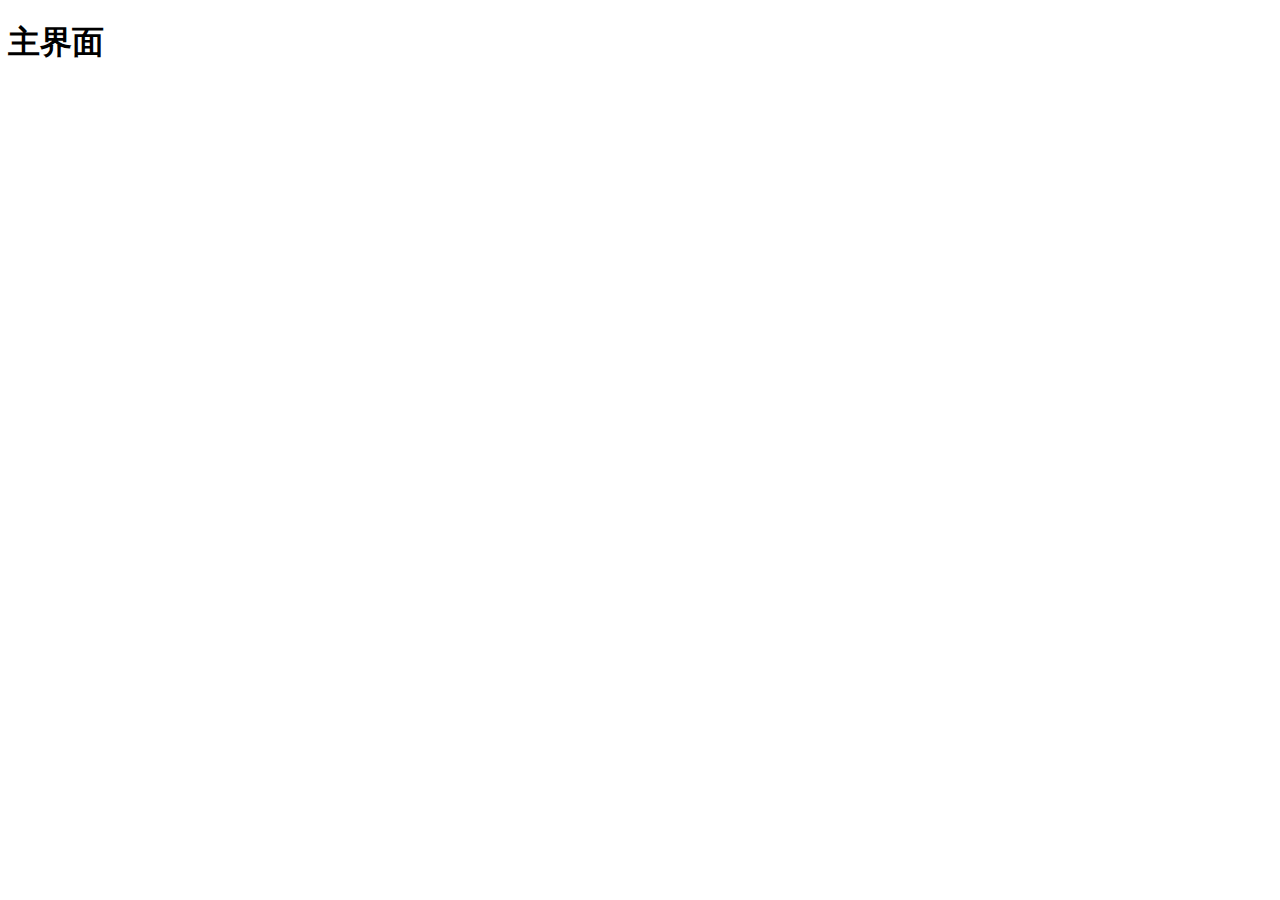
==== index.html @ 97849811 "登录和注册功能完成" ====
<!DOCTYPE html>
<html lang="en">

<head>
    <meta charset="UTF-8">
    <meta name="viewport" content="width=device-width, initial-scale=1.0">
    <title>Document</title>
</head>

<body>
    <h1>主界面</h1>
</body>

</html>
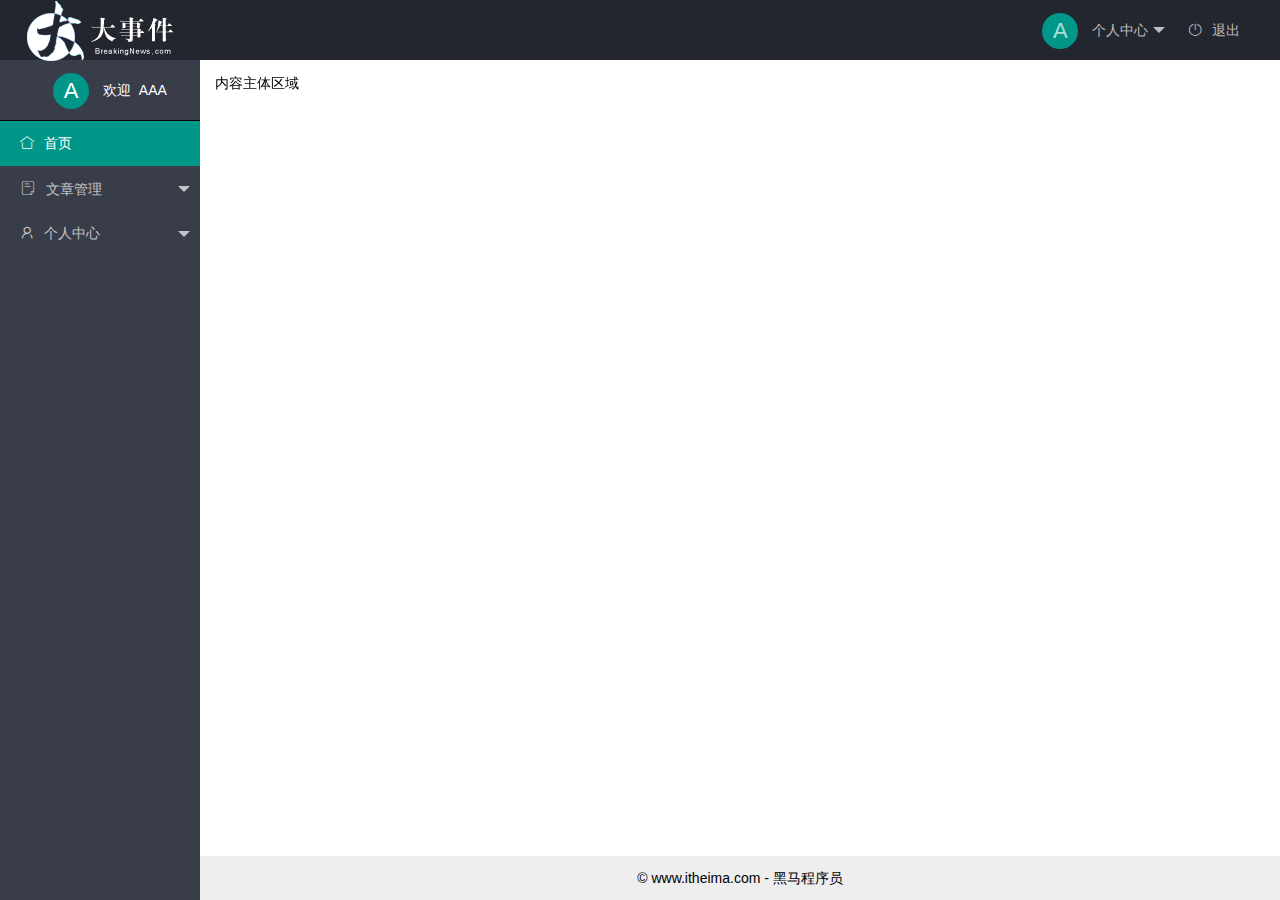
==== commit 492366f2: "index界面结构完成" ====
--- a/index.html
+++ b/index.html
@@ -1,14 +1,122 @@
 <!DOCTYPE html>
-<html lang="en">
+<html>
 
 <head>
-    <meta charset="UTF-8">
-    <meta name="viewport" content="width=device-width, initial-scale=1.0">
-    <title>Document</title>
+    <meta charset="utf-8">
+    <meta name="viewport" content="width=device-width, initial-scale=1, maximum-scale=1">
+    <title>layout 后台大布局 - Layui</title>
+    <link rel="stylesheet" href="./assets/lib/layui/css/layui.css">
+    <link rel="stylesheet" href="./assets/fonts/iconfont.css">
+    <link rel="stylesheet" href="./assets/css/index.css">
 </head>
 
-<body>
-    <h1>主界面</h1>
+<body class="layui-layout-body">
+    <div class="layui-layout layui-layout-admin">
+        <div class="layui-header">
+            <div class="layui-logo">
+                <img src="./assets/images/logo.png" alt="">
+            </div>
+            <!-- 头部区域（可配合layui已有的水平导航） -->
+            <ul class="layui-nav layui-layout-right">
+                <li class="layui-nav-item">
+                    <a href="javascript:;">
+                        <span class='txt-avatar'>A</span>
+
+                        <img src="http://t.cn/RCzsdCq" class="layui-nav-img">个人中心
+                    </a>
+                    <dl class="layui-nav-child">
+                        <dd><a href="">基本资料</a></dd>
+                        <dd><a href="">更换头像</a></dd>
+                        <dd><a href="">重置密码</a></dd>
+                    </dl>
+                </li>
+                <li class="layui-nav-item">
+                    <a href="javascript:;">
+                        <i class="layui-icon layui-icon-logout"></i> 退出
+                    </a>
+                </li>
+            </ul>
+        </div>
+
+        <div class="layui-side layui-bg-black">
+            <div class="layui-side-scroll">
+                <!-- 左侧导航区域（可配合layui已有的垂直导航） -->
+                <div class="userInfo">
+                    <a href="javascript:;">
+                        <span class='txt-avatar'>A</span>
+
+                        <img src="http://t.cn/RCzsdCq" class="layui-nav-img">
+                        <span class="welcome">欢迎&nbsp;&nbsp;AAA</span>
+                    </a>
+                </div>
+                <ul class="layui-nav layui-nav-tree" lay-filter="test" lay-shrink="all">
+                    <li class=" layui-nav-item layui-this ">
+                        <a href="javascript:; ">
+                            <i class="layui-icon layui-icon-home "></i> 首页
+                        </a>
+                    </li>
+                    <li class="layui-nav-item">
+                        <a class=" " href="javascript:; ">
+                            <span class="iconfont icon-16 "></span> 文章管理
+                        </a>
+                        <dl class="layui-nav-child ">
+                            <dd>
+                                <a href="javascript:; ">
+                                    <i class="layui-icon layui-icon-app "></i> 文章类别
+                                </a>
+                            </dd>
+                            <dd>
+                                <a href="javascript:; ">
+                                    <i class="layui-icon layui-icon-app "></i> 文章列表
+                                </a>
+                            </dd>
+                            <dd>
+                                <a href="javascript:; ">
+                                    <i class="layui-icon layui-icon-app "></i> 发表文章
+                                </a>
+                            </dd>
+                        </dl>
+                    </li>
+                    <li class="layui-nav-item ">
+                        <a href="javascript:; ">
+                            <i class="layui-icon layui-icon-username "></i> 个人中心
+                        </a>
+                        <dl class="layui-nav-child ">
+                            <dd>
+                                <a href="javascript:; ">
+                                    <i class="layui-icon layui-icon-app "></i> 基本资料
+                                </a>
+                            </dd>
+                            <dd>
+                                <a href="javascript:; ">
+                                    <i class="layui-icon layui-icon-app "></i> 更换头像
+                                </a>
+                            </dd>
+                            <dd>
+                                <a href="javascript:; ">
+                                    <i class="layui-icon layui-icon-app "></i> 重置密码
+                                </a>
+                            </dd>
+                        </dl>
+                    </li>
+                </ul>
+            </div>
+        </div>
+
+        <div class="layui-body ">
+            <!-- 内容主体区域 -->
+            <div style="padding: 15px; ">内容主体区域</div>
+        </div>
+
+        <div class="layui-footer heimafooter ">
+            <!-- 底部固定区域 -->
+            © www.itheima.com - 黑马程序员
+        </div>
+    </div>
+    <script src="./assets/lib/jquery.js "></script>
+    <script src="./assets/lib/layui/layui.all.js "></script>
+    <script src="./assets/js/index.js "></script>
+
 </body>
 
 </html>--- a/assets/lib/layui/css/layui.css
+++ b/assets/lib/layui/css/layui.css
@@ -0,0 +1,2 @@
+/** layui-v2.5.6 MIT License By https://www.layui.com */
+ .layui-inline,img{display:inline-block;vertical-align:middle}h1,h2,h3,h4,h5,h6{font-weight:400}.layui-edge,.layui-header,.layui-inline,.layui-main{position:relative}.layui-body,.layui-edge,.layui-elip{overflow:hidden}.layui-btn,.layui-edge,.layui-inline,img{vertical-align:middle}.layui-btn,.layui-disabled,.layui-icon,.layui-unselect{-moz-user-select:none;-webkit-user-select:none;-ms-user-select:none}.layui-elip,.layui-form-checkbox span,.layui-form-pane .layui-form-label{text-overflow:ellipsis;white-space:nowrap}.layui-breadcrumb,.layui-tree-btnGroup{visibility:hidden}blockquote,body,button,dd,div,dl,dt,form,h1,h2,h3,h4,h5,h6,input,li,ol,p,pre,td,textarea,th,ul{margin:0;padding:0;-webkit-tap-highlight-color:rgba(0,0,0,0)}a:active,a:hover{outline:0}img{border:none}li{list-style:none}table{border-collapse:collapse;border-spacing:0}h4,h5,h6{font-size:100%}button,input,optgroup,option,select,textarea{font-family:inherit;font-size:inherit;font-style:inherit;font-weight:inherit;outline:0}pre{white-space:pre-wrap;white-space:-moz-pre-wrap;white-space:-pre-wrap;white-space:-o-pre-wrap;word-wrap:break-word}body{line-height:24px;font:14px Helvetica Neue,Helvetica,PingFang SC,Tahoma,Arial,sans-serif}hr{height:1px;margin:10px 0;border:0;clear:both}a{color:#333;text-decoration:none}a:hover{color:#777}a cite{font-style:normal;*cursor:pointer}.layui-border-box,.layui-border-box *{box-sizing:border-box}.layui-box,.layui-box *{box-sizing:content-box}.layui-clear{clear:both;*zoom:1}.layui-clear:after{content:'\20';clear:both;*zoom:1;display:block;height:0}.layui-inline{*display:inline;*zoom:1}.layui-edge{display:inline-block;width:0;height:0;border-width:6px;border-style:dashed;border-color:transparent}.layui-edge-top{top:-4px;border-bottom-color:#999;border-bottom-style:solid}.layui-edge-right{border-left-color:#999;border-left-style:solid}.layui-edge-bottom{top:2px;border-top-color:#999;border-top-style:solid}.layui-edge-left{border-right-color:#999;border-right-style:solid}.layui-disabled,.layui-disabled:hover{color:#d2d2d2!important;cursor:not-allowed!important}.layui-circle{border-radius:100%}.layui-show{display:block!important}.layui-hide{display:none!important}@font-face{font-family:layui-icon;src:url(../font/iconfont.eot?v=256);src:url(../font/iconfont.eot?v=256#iefix) format('embedded-opentype'),url(../font/iconfont.woff2?v=256) format('woff2'),url(../font/iconfont.woff?v=256) format('woff'),url(../font/iconfont.ttf?v=256) format('truetype'),url(../font/iconfont.svg?v=256#layui-icon) format('svg')}.layui-icon{font-family:layui-icon!important;font-size:16px;font-style:normal;-webkit-font-smoothing:antialiased;-moz-osx-font-smoothing:grayscale}.layui-icon-reply-fill:before{content:"\e611"}.layui-icon-set-fill:before{content:"\e614"}.layui-icon-menu-fill:before{content:"\e60f"}.layui-icon-search:before{content:"\e615"}.layui-icon-share:before{content:"\e641"}.layui-icon-set-sm:before{content:"\e620"}.layui-icon-engine:before{content:"\e628"}.layui-icon-close:before{content:"\1006"}.layui-icon-close-fill:before{content:"\1007"}.layui-icon-chart-screen:before{content:"\e629"}.layui-icon-star:before{content:"\e600"}.layui-icon-circle-dot:before{content:"\e617"}.layui-icon-chat:before{content:"\e606"}.layui-icon-release:before{content:"\e609"}.layui-icon-list:before{content:"\e60a"}.layui-icon-chart:before{content:"\e62c"}.layui-icon-ok-circle:before{content:"\1005"}.layui-icon-layim-theme:before{content:"\e61b"}.layui-icon-table:before{content:"\e62d"}.layui-icon-right:before{content:"\e602"}.layui-icon-left:before{content:"\e603"}.layui-icon-cart-simple:before{content:"\e698"}.layui-icon-face-cry:before{content:"\e69c"}.layui-icon-face-smile:before{content:"\e6af"}.layui-icon-survey:before{content:"\e6b2"}.layui-icon-tree:before{content:"\e62e"}.layui-icon-ie:before{content:"\e7bb"}.layui-icon-upload-circle:before{content:"\e62f"}.layui-icon-add-circle:before{content:"\e61f"}.layui-icon-download-circle:before{content:"\e601"}.layui-icon-templeate-1:before{content:"\e630"}.layui-icon-util:before{content:"\e631"}.layui-icon-face-surprised:before{content:"\e664"}.layui-icon-edit:before{content:"\e642"}.layui-icon-speaker:before{content:"\e645"}.layui-icon-down:before{content:"\e61a"}.layui-icon-file:before{content:"\e621"}.layui-icon-layouts:before{content:"\e632"}.layui-icon-rate-half:before{content:"\e6c9"}.layui-icon-add-circle-fine:before{content:"\e608"}.layui-icon-prev-circle:before{content:"\e633"}.layui-icon-read:before{content:"\e705"}.layui-icon-404:before{content:"\e61c"}.layui-icon-carousel:before{content:"\e634"}.layui-icon-help:before{content:"\e607"}.layui-icon-code-circle:before{content:"\e635"}.layui-icon-windows:before{content:"\e67f"}.layui-icon-water:before{content:"\e636"}.layui-icon-username:before{content:"\e66f"}.layui-icon-find-fill:before{content:"\e670"}.layui-icon-about:before{content:"\e60b"}.layui-icon-location:before{content:"\e715"}.layui-icon-up:before{content:"\e619"}.layui-icon-pause:before{content:"\e651"}.layui-icon-date:before{content:"\e637"}.layui-icon-layim-uploadfile:before{content:"\e61d"}.layui-icon-delete:before{content:"\e640"}.layui-icon-play:before{content:"\e652"}.layui-icon-top:before{content:"\e604"}.layui-icon-firefox:before{content:"\e686"}.layui-icon-friends:before{content:"\e612"}.layui-icon-refresh-3:before{content:"\e9aa"}.layui-icon-ok:before{content:"\e605"}.layui-icon-layer:before{content:"\e638"}.layui-icon-face-smile-fine:before{content:"\e60c"}.layui-icon-dollar:before{content:"\e659"}.layui-icon-group:before{content:"\e613"}.layui-icon-layim-download:before{content:"\e61e"}.layui-icon-picture-fine:before{content:"\e60d"}.layui-icon-link:before{content:"\e64c"}.layui-icon-diamond:before{content:"\e735"}.layui-icon-log:before{content:"\e60e"}.layui-icon-key:before{content:"\e683"}.layui-icon-rate-solid:before{content:"\e67a"}.layui-icon-fonts-del:before{content:"\e64f"}.layui-icon-unlink:before{content:"\e64d"}.layui-icon-fonts-clear:before{content:"\e639"}.layui-icon-triangle-r:before{content:"\e623"}.layui-icon-circle:before{content:"\e63f"}.layui-icon-radio:before{content:"\e643"}.layui-icon-align-center:before{content:"\e647"}.layui-icon-align-right:before{content:"\e648"}.layui-icon-align-left:before{content:"\e649"}.layui-icon-loading-1:before{content:"\e63e"}.layui-icon-return:before{content:"\e65c"}.layui-icon-fonts-strong:before{content:"\e62b"}.layui-icon-upload:before{content:"\e67c"}.layui-icon-dialogue:before{content:"\e63a"}.layui-icon-video:before{content:"\e6ed"}.layui-icon-headset:before{content:"\e6fc"}.layui-icon-cellphone-fine:before{content:"\e63b"}.layui-icon-add-1:before{content:"\e654"}.layui-icon-face-smile-b:before{content:"\e650"}.layui-icon-fonts-html:before{content:"\e64b"}.layui-icon-screen-full:before{content:"\e622"}.layui-icon-form:before{content:"\e63c"}.layui-icon-cart:before{content:"\e657"}.layui-icon-camera-fill:before{content:"\e65d"}.layui-icon-tabs:before{content:"\e62a"}.layui-icon-heart-fill:before{content:"\e68f"}.layui-icon-fonts-code:before{content:"\e64e"}.layui-icon-ios:before{content:"\e680"}.layui-icon-at:before{content:"\e687"}.layui-icon-fire:before{content:"\e756"}.layui-icon-set:before{content:"\e716"}.layui-icon-fonts-u:before{content:"\e646"}.layui-icon-triangle-d:before{content:"\e625"}.layui-icon-tips:before{content:"\e702"}.layui-icon-picture:before{content:"\e64a"}.layui-icon-more-vertical:before{content:"\e671"}.layui-icon-bluetooth:before{content:"\e689"}.layui-icon-flag:before{content:"\e66c"}.layui-icon-loading:before{content:"\e63d"}.layui-icon-fonts-i:before{content:"\e644"}.layui-icon-refresh-1:before{content:"\e666"}.layui-icon-rmb:before{content:"\e65e"}.layui-icon-addition:before{content:"\e624"}.layui-icon-home:before{content:"\e68e"}.layui-icon-time:before{content:"\e68d"}.layui-icon-user:before{content:"\e770"}.layui-icon-notice:before{content:"\e667"}.layui-icon-chrome:before{content:"\e68a"}.layui-icon-edge:before{content:"\e68b"}.layui-icon-login-weibo:before{content:"\e675"}.layui-icon-voice:before{content:"\e688"}.layui-icon-upload-drag:before{content:"\e681"}.layui-icon-login-qq:before{content:"\e676"}.layui-icon-snowflake:before{content:"\e6b1"}.layui-icon-heart:before{content:"\e68c"}.layui-icon-logout:before{content:"\e682"}.layui-icon-file-b:before{content:"\e655"}.layui-icon-template:before{content:"\e663"}.layui-icon-transfer:before{content:"\e691"}.layui-icon-auz:before{content:"\e672"}.layui-icon-console:before{content:"\e665"}.layui-icon-app:before{content:"\e653"}.layui-icon-prev:before{content:"\e65a"}.layui-icon-website:before{content:"\e7ae"}.layui-icon-next:before{content:"\e65b"}.layui-icon-component:before{content:"\e857"}.layui-icon-android:before{content:"\e684"}.layui-icon-more:before{content:"\e65f"}.layui-icon-login-wechat:before{content:"\e677"}.layui-icon-shrink-right:before{content:"\e668"}.layui-icon-spread-left:before{content:"\e66b"}.layui-icon-camera:before{content:"\e660"}.layui-icon-note:before{content:"\e66e"}.layui-icon-refresh:before{content:"\e669"}.layui-icon-female:before{content:"\e661"}.layui-icon-male:before{content:"\e662"}.layui-icon-screen-restore:before{content:"\e758"}.layui-icon-password:before{content:"\e673"}.layui-icon-senior:before{content:"\e674"}.layui-icon-theme:before{content:"\e66a"}.layui-icon-tread:before{content:"\e6c5"}.layui-icon-praise:before{content:"\e6c6"}.layui-icon-star-fill:before{content:"\e658"}.layui-icon-rate:before{content:"\e67b"}.layui-icon-template-1:before{content:"\e656"}.layui-icon-vercode:before{content:"\e679"}.layui-icon-service:before{content:"\e626"}.layui-icon-cellphone:before{content:"\e678"}.layui-icon-print:before{content:"\e66d"}.layui-icon-cols:before{content:"\e610"}.layui-icon-wifi:before{content:"\e7e0"}.layui-icon-export:before{content:"\e67d"}.layui-icon-rss:before{content:"\e808"}.layui-icon-slider:before{content:"\e714"}.layui-icon-email:before{content:"\e618"}.layui-icon-subtraction:before{content:"\e67e"}.layui-icon-mike:before{content:"\e6dc"}.layui-icon-light:before{content:"\e748"}.layui-icon-gift:before{content:"\e627"}.layui-icon-mute:before{content:"\e685"}.layui-icon-reduce-circle:before{content:"\e616"}.layui-icon-music:before{content:"\e690"}.layui-main{width:1140px;margin:0 auto}.layui-header{z-index:1000;height:60px}.layui-header a:hover{transition:all .5s;-webkit-transition:all .5s}.layui-side{position:fixed;left:0;top:0;bottom:0;z-index:999;width:200px;overflow-x:hidden}.layui-side-scroll{position:relative;width:220px;height:100%;overflow-x:hidden}.layui-body{position:absolute;left:200px;right:0;top:0;bottom:0;z-index:998;width:auto;overflow-y:auto;box-sizing:border-box}.layui-layout-body{overflow:hidden}.layui-layout-admin .layui-header{background-color:#23262E}.layui-layout-admin .layui-side{top:60px;width:200px;overflow-x:hidden}.layui-layout-admin .layui-body{position:fixed;top:60px;bottom:44px}.layui-layout-admin .layui-main{width:auto;margin:0 15px}.layui-layout-admin .layui-footer{position:fixed;left:200px;right:0;bottom:0;height:44px;line-height:44px;padding:0 15px;background-color:#eee}.layui-layout-admin .layui-logo{position:absolute;left:0;top:0;width:200px;height:100%;line-height:60px;text-align:center;color:#009688;font-size:16px}.layui-layout-admin .layui-header .layui-nav{background:0 0}.layui-layout-left{position:absolute!important;left:200px;top:0}.layui-layout-right{position:absolute!important;right:0;top:0}.layui-container{position:relative;margin:0 auto;padding:0 15px;box-sizing:border-box}.layui-fluid{position:relative;margin:0 auto;padding:0 15px}.layui-row:after,.layui-row:before{content:'';display:block;clear:both}.layui-col-lg1,.layui-col-lg10,.layui-col-lg11,.layui-col-lg12,.layui-col-lg2,.layui-col-lg3,.layui-col-lg4,.layui-col-lg5,.layui-col-lg6,.layui-col-lg7,.layui-col-lg8,.layui-col-lg9,.layui-col-md1,.layui-col-md10,.layui-col-md11,.layui-col-md12,.layui-col-md2,.layui-col-md3,.layui-col-md4,.layui-col-md5,.layui-col-md6,.layui-col-md7,.layui-col-md8,.layui-col-md9,.layui-col-sm1,.layui-col-sm10,.layui-col-sm11,.layui-col-sm12,.layui-col-sm2,.layui-col-sm3,.layui-col-sm4,.layui-col-sm5,.layui-col-sm6,.layui-col-sm7,.layui-col-sm8,.layui-col-sm9,.layui-col-xs1,.layui-col-xs10,.layui-col-xs11,.layui-col-xs12,.layui-col-xs2,.layui-col-xs3,.layui-col-xs4,.layui-col-xs5,.layui-col-xs6,.layui-col-xs7,.layui-col-xs8,.layui-col-xs9{position:relative;display:block;box-sizing:border-box}.layui-col-xs1,.layui-col-xs10,.layui-col-xs11,.layui-col-xs12,.layui-col-xs2,.layui-col-xs3,.layui-col-xs4,.layui-col-xs5,.layui-col-xs6,.layui-col-xs7,.layui-col-xs8,.layui-col-xs9{float:left}.layui-col-xs1{width:8.33333333%}.layui-col-xs2{width:16.66666667%}.layui-col-xs3{width:25%}.layui-col-xs4{width:33.33333333%}.layui-col-xs5{width:41.66666667%}.layui-col-xs6{width:50%}.layui-col-xs7{width:58.33333333%}.layui-col-xs8{width:66.66666667%}.layui-col-xs9{width:75%}.layui-col-xs10{width:83.33333333%}.layui-col-xs11{width:91.66666667%}.layui-col-xs12{width:100%}.layui-col-xs-offset1{margin-left:8.33333333%}.layui-col-xs-offset2{margin-left:16.66666667%}.layui-col-xs-offset3{margin-left:25%}.layui-col-xs-offset4{margin-left:33.33333333%}.layui-col-xs-offset5{margin-left:41.66666667%}.layui-col-xs-offset6{margin-left:50%}.layui-col-xs-offset7{margin-left:58.33333333%}.layui-col-xs-offset8{margin-left:66.66666667%}.layui-col-xs-offset9{margin-left:75%}.layui-col-xs-offset10{margin-left:83.33333333%}.layui-col-xs-offset11{margin-left:91.66666667%}.layui-col-xs-offset12{margin-left:100%}@media screen and (max-width:768px){.layui-hide-xs{display:none!important}.layui-show-xs-block{display:block!important}.layui-show-xs-inline{display:inline!important}.layui-show-xs-inline-block{display:inline-block!important}}@media screen and (min-width:768px){.layui-container{width:750px}.layui-hide-sm{display:none!important}.layui-show-sm-block{display:block!important}.layui-show-sm-inline{display:inline!important}.layui-show-sm-inline-block{display:inline-block!important}.layui-col-sm1,.layui-col-sm10,.layui-col-sm11,.layui-col-sm12,.layui-col-sm2,.layui-col-sm3,.layui-col-sm4,.layui-col-sm5,.layui-col-sm6,.layui-col-sm7,.layui-col-sm8,.layui-col-sm9{float:left}.layui-col-sm1{width:8.33333333%}.layui-col-sm2{width:16.66666667%}.layui-col-sm3{width:25%}.layui-col-sm4{width:33.33333333%}.layui-col-sm5{width:41.66666667%}.layui-col-sm6{width:50%}.layui-col-sm7{width:58.33333333%}.layui-col-sm8{width:66.66666667%}.layui-col-sm9{width:75%}.layui-col-sm10{width:83.33333333%}.layui-col-sm11{width:91.66666667%}.layui-col-sm12{width:100%}.layui-col-sm-offset1{margin-left:8.33333333%}.layui-col-sm-offset2{margin-left:16.66666667%}.layui-col-sm-offset3{margin-left:25%}.layui-col-sm-offset4{margin-left:33.33333333%}.layui-col-sm-offset5{margin-left:41.66666667%}.layui-col-sm-offset6{margin-left:50%}.layui-col-sm-offset7{margin-left:58.33333333%}.layui-col-sm-offset8{margin-left:66.66666667%}.layui-col-sm-offset9{margin-left:75%}.layui-col-sm-offset10{margin-left:83.33333333%}.layui-col-sm-offset11{margin-left:91.66666667%}.layui-col-sm-offset12{margin-left:100%}}@media screen and (min-width:992px){.layui-container{width:970px}.layui-hide-md{display:none!important}.layui-show-md-block{display:block!important}.layui-show-md-inline{display:inline!important}.layui-show-md-inline-block{display:inline-block!important}.layui-col-md1,.layui-col-md10,.layui-col-md11,.layui-col-md12,.layui-col-md2,.layui-col-md3,.layui-col-md4,.layui-col-md5,.layui-col-md6,.layui-col-md7,.layui-col-md8,.layui-col-md9{float:left}.layui-col-md1{width:8.33333333%}.layui-col-md2{width:16.66666667%}.layui-col-md3{width:25%}.layui-col-md4{width:33.33333333%}.layui-col-md5{width:41.66666667%}.layui-col-md6{width:50%}.layui-col-md7{width:58.33333333%}.layui-col-md8{width:66.66666667%}.layui-col-md9{width:75%}.layui-col-md10{width:83.33333333%}.layui-col-md11{width:91.66666667%}.layui-col-md12{width:100%}.layui-col-md-offset1{margin-left:8.33333333%}.layui-col-md-offset2{margin-left:16.66666667%}.layui-col-md-offset3{margin-left:25%}.layui-col-md-offset4{margin-left:33.33333333%}.layui-col-md-offset5{margin-left:41.66666667%}.layui-col-md-offset6{margin-left:50%}.layui-col-md-offset7{margin-left:58.33333333%}.layui-col-md-offset8{margin-left:66.66666667%}.layui-col-md-offset9{margin-left:75%}.layui-col-md-offset10{margin-left:83.33333333%}.layui-col-md-offset11{margin-left:91.66666667%}.layui-col-md-offset12{margin-left:100%}}@media screen and (min-width:1200px){.layui-container{width:1170px}.layui-hide-lg{display:none!important}.layui-show-lg-block{display:block!important}.layui-show-lg-inline{display:inline!important}.layui-show-lg-inline-block{display:inline-block!important}.layui-col-lg1,.layui-col-lg10,.layui-col-lg11,.layui-col-lg12,.layui-col-lg2,.layui-col-lg3,.layui-col-lg4,.layui-col-lg5,.layui-col-lg6,.layui-col-lg7,.layui-col-lg8,.layui-col-lg9{float:left}.layui-col-lg1{width:8.33333333%}.layui-col-lg2{width:16.66666667%}.layui-col-lg3{width:25%}.layui-col-lg4{width:33.33333333%}.layui-col-lg5{width:41.66666667%}.layui-col-lg6{width:50%}.layui-col-lg7{width:58.33333333%}.layui-col-lg8{width:66.66666667%}.layui-col-lg9{width:75%}.layui-col-lg10{width:83.33333333%}.layui-col-lg11{width:91.66666667%}.layui-col-lg12{width:100%}.layui-col-lg-offset1{margin-left:8.33333333%}.layui-col-lg-offset2{margin-left:16.66666667%}.layui-col-lg-offset3{margin-left:25%}.layui-col-lg-offset4{margin-left:33.33333333%}.layui-col-lg-offset5{margin-left:41.66666667%}.layui-col-lg-offset6{margin-left:50%}.layui-col-lg-offset7{margin-left:58.33333333%}.layui-col-lg-offset8{margin-left:66.66666667%}.layui-col-lg-offset9{margin-left:75%}.layui-col-lg-offset10{margin-left:83.33333333%}.layui-col-lg-offset11{margin-left:91.66666667%}.layui-col-lg-offset12{margin-left:100%}}.layui-col-space1{margin:-.5px}.layui-col-space1>*{padding:.5px}.layui-col-space2{margin:-1px}.layui-col-space2>*{padding:1px}.layui-col-space4{margin:-2px}.layui-col-space4>*{padding:2px}.layui-col-space5{margin:-2.5px}.layui-col-space5>*{padding:2.5px}.layui-col-space6{margin:-3px}.layui-col-space6>*{padding:3px}.layui-col-space8{margin:-4px}.layui-col-space8>*{padding:4px}.layui-col-space10{margin:-5px}.layui-col-space10>*{padding:5px}.layui-col-space12{margin:-6px}.layui-col-space12>*{padding:6px}.layui-col-space14{margin:-7px}.layui-col-space14>*{padding:7px}.layui-col-space15{margin:-7.5px}.layui-col-space15>*{padding:7.5px}.layui-col-space16{margin:-8px}.layui-col-space16>*{padding:8px}.layui-col-space18{margin:-9px}.layui-col-space18>*{padding:9px}.layui-col-space20{margin:-10px}.layui-col-space20>*{padding:10px}.layui-col-space22{margin:-11px}.layui-col-space22>*{padding:11px}.layui-col-space24{margin:-12px}.layui-col-space24>*{padding:12px}.layui-col-space25{margin:-12.5px}.layui-col-space25>*{padding:12.5px}.layui-col-space26{margin:-13px}.layui-col-space26>*{padding:13px}.layui-col-space28{margin:-14px}.layui-col-space28>*{padding:14px}.layui-col-space30{margin:-15px}.layui-col-space30>*{padding:15px}.layui-btn,.layui-input,.layui-select,.layui-textarea,.layui-upload-button{outline:0;-webkit-appearance:none;transition:all .3s;-webkit-transition:all .3s;box-sizing:border-box}.layui-elem-quote{margin-bottom:10px;padding:15px;line-height:22px;border-left:5px solid #009688;border-radius:0 2px 2px 0;background-color:#f2f2f2}.layui-quote-nm{border-style:solid;border-width:1px 1px 1px 5px;background:0 0}.layui-elem-field{margin-bottom:10px;padding:0;border-width:1px;border-style:solid}.layui-elem-field legend{margin-left:20px;padding:0 10px;font-size:20px;font-weight:300}.layui-field-title{margin:10px 0 20px;border-width:1px 0 0}.layui-field-box{padding:10px 15px}.layui-field-title .layui-field-box{padding:10px 0}.layui-progress{position:relative;height:6px;border-radius:20px;background-color:#e2e2e2}.layui-progress-bar{position:absolute;left:0;top:0;width:0;max-width:100%;height:6px;border-radius:20px;text-align:right;background-color:#5FB878;transition:all .3s;-webkit-transition:all .3s}.layui-progress-big,.layui-progress-big .layui-progress-bar{height:18px;line-height:18px}.layui-progress-text{position:relative;top:-20px;line-height:18px;font-size:12px;color:#666}.layui-progress-big .layui-progress-text{position:static;padding:0 10px;color:#fff}.layui-collapse{border-width:1px;border-style:solid;border-radius:2px}.layui-colla-content,.layui-colla-item{border-top-width:1px;border-top-style:solid}.layui-colla-item:first-child{border-top:none}.layui-colla-title{position:relative;height:42px;line-height:42px;padding:0 15px 0 35px;color:#333;background-color:#f2f2f2;cursor:pointer;font-size:14px;overflow:hidden}.layui-colla-content{display:none;padding:10px 15px;line-height:22px;color:#666}.layui-colla-icon{position:absolute;left:15px;top:0;font-size:14px}.layui-card{margin-bottom:15px;border-radius:2px;background-color:#fff;box-shadow:0 1px 2px 0 rgba(0,0,0,.05)}.layui-card:last-child{margin-bottom:0}.layui-card-header{position:relative;height:42px;line-height:42px;padding:0 15px;border-bottom:1px solid #f6f6f6;color:#333;border-radius:2px 2px 0 0;font-size:14px}.layui-bg-black,.layui-bg-blue,.layui-bg-cyan,.layui-bg-green,.layui-bg-orange,.layui-bg-red{color:#fff!important}.layui-card-body{position:relative;padding:10px 15px;line-height:24px}.layui-card-body[pad15]{padding:15px}.layui-card-body[pad20]{padding:20px}.layui-card-body .layui-table{margin:5px 0}.layui-card .layui-tab{margin:0}.layui-panel-window{position:relative;padding:15px;border-radius:0;border-top:5px solid #E6E6E6;background-color:#fff}.layui-auxiliar-moving{position:fixed;left:0;right:0;top:0;bottom:0;width:100%;height:100%;background:0 0;z-index:9999999999}.layui-form-label,.layui-form-mid,.layui-form-select,.layui-input-block,.layui-input-inline,.layui-textarea{position:relative}.layui-bg-red{background-color:#FF5722!important}.layui-bg-orange{background-color:#FFB800!important}.layui-bg-green{background-color:#009688!important}.layui-bg-cyan{background-color:#2F4056!important}.layui-bg-blue{background-color:#1E9FFF!important}.layui-bg-black{background-color:#393D49!important}.layui-bg-gray{background-color:#eee!important;color:#666!important}.layui-badge-rim,.layui-colla-content,.layui-colla-item,.layui-collapse,.layui-elem-field,.layui-form-pane .layui-form-item[pane],.layui-form-pane .layui-form-label,.layui-input,.layui-layedit,.layui-layedit-tool,.layui-quote-nm,.layui-select,.layui-tab-bar,.layui-tab-card,.layui-tab-title,.layui-tab-title .layui-this:after,.layui-textarea{border-color:#e6e6e6}.layui-timeline-item:before,hr{background-color:#e6e6e6}.layui-text{line-height:22px;font-size:14px;color:#666}.layui-text h1,.layui-text h2,.layui-text h3{font-weight:500;color:#333}.layui-text h1{font-size:30px}.layui-text h2{font-size:24px}.layui-text h3{font-size:18px}.layui-text a:not(.layui-btn){color:#01AAED}.layui-text a:not(.layui-btn):hover{text-decoration:underline}.layui-text ul{padding:5px 0 5px 15px}.layui-text ul li{margin-top:5px;list-style-type:disc}.layui-text em,.layui-word-aux{color:#999!important;padding:0 5px!important}.layui-btn{display:inline-block;height:38px;line-height:38px;padding:0 18px;background-color:#009688;color:#fff;white-space:nowrap;text-align:center;font-size:14px;border:none;border-radius:2px;cursor:pointer}.layui-btn:hover{opacity:.8;filter:alpha(opacity=80);color:#fff}.layui-btn:active{opacity:1;filter:alpha(opacity=100)}.layui-btn+.layui-btn{margin-left:10px}.layui-btn-container{font-size:0}.layui-btn-container .layui-btn{margin-right:10px;margin-bottom:10px}.layui-btn-container .layui-btn+.layui-btn{margin-left:0}.layui-table .layui-btn-container .layui-btn{margin-bottom:9px}.layui-btn-radius{border-radius:100px}.layui-btn .layui-icon{margin-right:3px;font-size:18px;vertical-align:bottom;vertical-align:middle\9}.layui-btn-primary{border:1px solid #C9C9C9;background-color:#fff;color:#555}.layui-btn-primary:hover{border-color:#009688;color:#333}.layui-btn-normal{background-color:#1E9FFF}.layui-btn-warm{background-color:#FFB800}.layui-btn-danger{background-color:#FF5722}.layui-btn-checked{background-color:#5FB878}.layui-btn-disabled,.layui-btn-disabled:active,.layui-btn-disabled:hover{border:1px solid #e6e6e6;background-color:#FBFBFB;color:#C9C9C9;cursor:not-allowed;opacity:1}.layui-btn-lg{height:44px;line-height:44px;padding:0 25px;font-size:16px}.layui-btn-sm{height:30px;line-height:30px;padding:0 10px;font-size:12px}.layui-btn-sm i{font-size:16px!important}.layui-btn-xs{height:22px;line-height:22px;padding:0 5px;font-size:12px}.layui-btn-xs i{font-size:14px!important}.layui-btn-group{display:inline-block;vertical-align:middle;font-size:0}.layui-btn-group .layui-btn{margin-left:0!important;margin-right:0!important;border-left:1px solid rgba(255,255,255,.5);border-radius:0}.layui-btn-group .layui-btn-primary{border-left:none}.layui-btn-group .layui-btn-primary:hover{border-color:#C9C9C9;color:#009688}.layui-btn-group .layui-btn:first-child{border-left:none;border-radius:2px 0 0 2px}.layui-btn-group .layui-btn-primary:first-child{border-left:1px solid #c9c9c9}.layui-btn-group .layui-btn:last-child{border-radius:0 2px 2px 0}.layui-btn-group .layui-btn+.layui-btn{margin-left:0}.layui-btn-group+.layui-btn-group{margin-left:10px}.layui-btn-fluid{width:100%}.layui-input,.layui-select,.layui-textarea{height:38px;line-height:1.3;line-height:38px\9;border-width:1px;border-style:solid;background-color:#fff;border-radius:2px}.layui-input::-webkit-input-placeholder,.layui-select::-webkit-input-placeholder,.layui-textarea::-webkit-input-placeholder{line-height:1.3}.layui-input,.layui-textarea{display:block;width:100%;padding-left:10px}.layui-input:hover,.layui-textarea:hover{border-color:#D2D2D2!important}.layui-input:focus,.layui-textarea:focus{border-color:#C9C9C9!important}.layui-textarea{min-height:100px;height:auto;line-height:20px;padding:6px 10px;resize:vertical}.layui-select{padding:0 10px}.layui-form input[type=checkbox],.layui-form input[type=radio],.layui-form select{display:none}.layui-form [lay-ignore]{display:initial}.layui-form-item{margin-bottom:15px;clear:both;*zoom:1}.layui-form-item:after{content:'\20';clear:both;*zoom:1;display:block;height:0}.layui-form-label{float:left;display:block;padding:9px 15px;width:80px;font-weight:400;line-height:20px;text-align:right}.layui-form-label-col{display:block;float:none;padding:9px 0;line-height:20px;text-align:left}.layui-form-item .layui-inline{margin-bottom:5px;margin-right:10px}.layui-input-block{margin-left:110px;min-height:36px}.layui-input-inline{display:inline-block;vertical-align:middle}.layui-form-item .layui-input-inline{float:left;width:190px;margin-right:10px}.layui-form-text .layui-input-inline{width:auto}.layui-form-mid{float:left;display:block;padding:9px 0!important;line-height:20px;margin-right:10px}.layui-form-danger+.layui-form-select .layui-input,.layui-form-danger:focus{border-color:#FF5722!important}.layui-form-select .layui-input{padding-right:30px;cursor:pointer}.layui-form-select .layui-edge{position:absolute;right:10px;top:50%;margin-top:-3px;cursor:pointer;border-width:6px;border-top-color:#c2c2c2;border-top-style:solid;transition:all .3s;-webkit-transition:all .3s}.layui-form-select dl{display:none;position:absolute;left:0;top:42px;padding:5px 0;z-index:899;min-width:100%;border:1px solid #d2d2d2;max-height:300px;overflow-y:auto;background-color:#fff;border-radius:2px;box-shadow:0 2px 4px rgba(0,0,0,.12);box-sizing:border-box}.layui-form-select dl dd,.layui-form-select dl dt{padding:0 10px;line-height:36px;white-space:nowrap;overflow:hidden;text-overflow:ellipsis}.layui-form-select dl dt{font-size:12px;color:#999}.layui-form-select dl dd{cursor:pointer}.layui-form-select dl dd:hover{background-color:#f2f2f2;-webkit-transition:.5s all;transition:.5s all}.layui-form-select .layui-select-group dd{padding-left:20px}.layui-form-select dl dd.layui-select-tips{padding-left:10px!important;color:#999}.layui-form-select dl dd.layui-this{background-color:#5FB878;color:#fff}.layui-form-checkbox,.layui-form-select dl dd.layui-disabled{background-color:#fff}.layui-form-selected dl{display:block}.layui-form-checkbox,.layui-form-checkbox *,.layui-form-switch{display:inline-block;vertical-align:middle}.layui-form-selected .layui-edge{margin-top:-9px;-webkit-transform:rotate(180deg);transform:rotate(180deg);margin-top:-3px\9}:root .layui-form-selected .layui-edge{margin-top:-9px\0/IE9}.layui-form-selectup dl{top:auto;bottom:42px}.layui-select-none{margin:5px 0;text-align:center;color:#999}.layui-select-disabled .layui-disabled{border-color:#eee!important}.layui-select-disabled .layui-edge{border-top-color:#d2d2d2}.layui-form-checkbox{position:relative;height:30px;line-height:30px;margin-right:10px;padding-right:30px;cursor:pointer;font-size:0;-webkit-transition:.1s linear;transition:.1s linear;box-sizing:border-box}.layui-form-checkbox span{padding:0 10px;height:100%;font-size:14px;border-radius:2px 0 0 2px;background-color:#d2d2d2;color:#fff;overflow:hidden}.layui-form-checkbox:hover span{background-color:#c2c2c2}.layui-form-checkbox i{position:absolute;right:0;top:0;width:30px;height:28px;border:1px solid #d2d2d2;border-left:none;border-radius:0 2px 2px 0;color:#fff;font-size:20px;text-align:center}.layui-form-checkbox:hover i{border-color:#c2c2c2;color:#c2c2c2}.layui-form-checked,.layui-form-checked:hover{border-color:#5FB878}.layui-form-checked span,.layui-form-checked:hover span{background-color:#5FB878}.layui-form-checked i,.layui-form-checked:hover i{color:#5FB878}.layui-form-item .layui-form-checkbox{margin-top:4px}.layui-form-checkbox[lay-skin=primary]{height:auto!important;line-height:normal!important;min-width:18px;min-height:18px;border:none!important;margin-right:0;padding-left:28px;padding-right:0;background:0 0}.layui-form-checkbox[lay-skin=primary] span{padding-left:0;padding-right:15px;line-height:18px;background:0 0;color:#666}.layui-form-checkbox[lay-skin=primary] i{right:auto;left:0;width:16px;height:16px;line-height:16px;border:1px solid #d2d2d2;font-size:12px;border-radius:2px;background-color:#fff;-webkit-transition:.1s linear;transition:.1s linear}.layui-form-checkbox[lay-skin=primary]:hover i{border-color:#5FB878;color:#fff}.layui-form-checked[lay-skin=primary] i{border-color:#5FB878!important;background-color:#5FB878;color:#fff}.layui-checkbox-disbaled[lay-skin=primary] span{background:0 0!important;color:#c2c2c2}.layui-checkbox-disbaled[lay-skin=primary]:hover i{border-color:#d2d2d2}.layui-form-item .layui-form-checkbox[lay-skin=primary]{margin-top:10px}.layui-form-switch{position:relative;height:22px;line-height:22px;min-width:35px;padding:0 5px;margin-top:8px;border:1px solid #d2d2d2;border-radius:20px;cursor:pointer;background-color:#fff;-webkit-transition:.1s linear;transition:.1s linear}.layui-form-switch i{position:absolute;left:5px;top:3px;width:16px;height:16px;border-radius:20px;background-color:#d2d2d2;-webkit-transition:.1s linear;transition:.1s linear}.layui-form-switch em{position:relative;top:0;width:25px;margin-left:21px;padding:0!important;text-align:center!important;color:#999!important;font-style:normal!important;font-size:12px}.layui-form-onswitch{border-color:#5FB878;background-color:#5FB878}.layui-checkbox-disbaled,.layui-checkbox-disbaled i{border-color:#e2e2e2!important}.layui-form-onswitch i{left:100%;margin-left:-21px;background-color:#fff}.layui-form-onswitch em{margin-left:5px;margin-right:21px;color:#fff!important}.layui-checkbox-disbaled span{background-color:#e2e2e2!important}.layui-checkbox-disbaled:hover i{color:#fff!important}[lay-radio]{display:none}.layui-form-radio,.layui-form-radio *{display:inline-block;vertical-align:middle}.layui-form-radio{line-height:28px;margin:6px 10px 0 0;padding-right:10px;cursor:pointer;font-size:0}.layui-form-radio *{font-size:14px}.layui-form-radio>i{margin-right:8px;font-size:22px;color:#c2c2c2}.layui-form-radio>i:hover,.layui-form-radioed>i{color:#5FB878}.layui-radio-disbaled>i{color:#e2e2e2!important}.layui-form-pane .layui-form-label{width:110px;padding:8px 15px;height:38px;line-height:20px;border-width:1px;border-style:solid;border-radius:2px 0 0 2px;text-align:center;background-color:#FBFBFB;overflow:hidden;box-sizing:border-box}.layui-form-pane .layui-input-inline{margin-left:-1px}.layui-form-pane .layui-input-block{margin-left:110px;left:-1px}.layui-form-pane .layui-input{border-radius:0 2px 2px 0}.layui-form-pane .layui-form-text .layui-form-label{float:none;width:100%;border-radius:2px;box-sizing:border-box;text-align:left}.layui-form-pane .layui-form-text .layui-input-inline{display:block;margin:0;top:-1px;clear:both}.layui-form-pane .layui-form-text .layui-input-block{margin:0;left:0;top:-1px}.layui-form-pane .layui-form-text .layui-textarea{min-height:100px;border-radius:0 0 2px 2px}.layui-form-pane .layui-form-checkbox{margin:4px 0 4px 10px}.layui-form-pane .layui-form-radio,.layui-form-pane .layui-form-switch{margin-top:6px;margin-left:10px}.layui-form-pane .layui-form-item[pane]{position:relative;border-width:1px;border-style:solid}.layui-form-pane .layui-form-item[pane] .layui-form-label{position:absolute;left:0;top:0;height:100%;border-width:0 1px 0 0}.layui-form-pane .layui-form-item[pane] .layui-input-inline{margin-left:110px}@media screen and (max-width:450px){.layui-form-item .layui-form-label{text-overflow:ellipsis;overflow:hidden;white-space:nowrap}.layui-form-item .layui-inline{display:block;margin-right:0;margin-bottom:20px;clear:both}.layui-form-item .layui-inline:after{content:'\20';clear:both;display:block;height:0}.layui-form-item .layui-input-inline{display:block;float:none;left:-3px;width:auto;margin:0 0 10px 112px}.layui-form-item .layui-input-inline+.layui-form-mid{margin-left:110px;top:-5px;padding:0}.layui-form-item .layui-form-checkbox{margin-right:5px;margin-bottom:5px}}.layui-layedit{border-width:1px;border-style:solid;border-radius:2px}.layui-layedit-tool{padding:3px 5px;border-bottom-width:1px;border-bottom-style:solid;font-size:0}.layedit-tool-fixed{position:fixed;top:0;border-top:1px solid #e2e2e2}.layui-layedit-tool .layedit-tool-mid,.layui-layedit-tool .layui-icon{display:inline-block;vertical-align:middle;text-align:center;font-size:14px}.layui-layedit-tool .layui-icon{position:relative;width:32px;height:30px;line-height:30px;margin:3px 5px;color:#777;cursor:pointer;border-radius:2px}.layui-layedit-tool .layui-icon:hover{color:#393D49}.layui-layedit-tool .layui-icon:active{color:#000}.layui-layedit-tool .layedit-tool-active{background-color:#e2e2e2;color:#000}.layui-layedit-tool .layui-disabled,.layui-layedit-tool .layui-disabled:hover{color:#d2d2d2;cursor:not-allowed}.layui-layedit-tool .layedit-tool-mid{width:1px;height:18px;margin:0 10px;background-color:#d2d2d2}.layedit-tool-html{width:50px!important;font-size:30px!important}.layedit-tool-b,.layedit-tool-code,.layedit-tool-help{font-size:16px!important}.layedit-tool-d,.layedit-tool-face,.layedit-tool-image,.layedit-tool-unlink{font-size:18px!important}.layedit-tool-image input{position:absolute;font-size:0;left:0;top:0;width:100%;height:100%;opacity:.01;filter:Alpha(opacity=1);cursor:pointer}.layui-layedit-iframe iframe{display:block;width:100%}#LAY_layedit_code{overflow:hidden}.layui-laypage{display:inline-block;*display:inline;*zoom:1;vertical-align:middle;margin:10px 0;font-size:0}.layui-laypage>a:first-child,.layui-laypage>a:first-child em{border-radius:2px 0 0 2px}.layui-laypage>a:last-child,.layui-laypage>a:last-child em{border-radius:0 2px 2px 0}.layui-laypage>:first-child{margin-left:0!important}.layui-laypage>:last-child{margin-right:0!important}.layui-laypage a,.layui-laypage button,.layui-laypage input,.layui-laypage select,.layui-laypage span{border:1px solid #e2e2e2}.layui-laypage a,.layui-laypage span{display:inline-block;*display:inline;*zoom:1;vertical-align:middle;padding:0 15px;height:28px;line-height:28px;margin:0 -1px 5px 0;background-color:#fff;color:#333;font-size:12px}.layui-flow-more a *,.layui-laypage input,.layui-table-view select[lay-ignore]{display:inline-block}.layui-laypage a:hover{color:#009688}.layui-laypage em{font-style:normal}.layui-laypage .layui-laypage-spr{color:#999;font-weight:700}.layui-laypage a{text-decoration:none}.layui-laypage .layui-laypage-curr{position:relative}.layui-laypage .layui-laypage-curr em{position:relative;color:#fff}.layui-laypage .layui-laypage-curr .layui-laypage-em{position:absolute;left:-1px;top:-1px;padding:1px;width:100%;height:100%;background-color:#009688}.layui-laypage-em{border-radius:2px}.layui-laypage-next em,.layui-laypage-prev em{font-family:Sim sun;font-size:16px}.layui-laypage .layui-laypage-count,.layui-laypage .layui-laypage-limits,.layui-laypage .layui-laypage-refresh,.layui-laypage .layui-laypage-skip{margin-left:10px;margin-right:10px;padding:0;border:none}.layui-laypage .layui-laypage-limits,.layui-laypage .layui-laypage-refresh{vertical-align:top}.layui-laypage .layui-laypage-refresh i{font-size:18px;cursor:pointer}.layui-laypage select{height:22px;padding:3px;border-radius:2px;cursor:pointer}.layui-laypage .layui-laypage-skip{height:30px;line-height:30px;color:#999}.layui-laypage button,.layui-laypage input{height:30px;line-height:30px;border-radius:2px;vertical-align:top;background-color:#fff;box-sizing:border-box}.layui-laypage input{width:40px;margin:0 10px;padding:0 3px;text-align:center}.layui-laypage input:focus,.layui-laypage select:focus{border-color:#009688!important}.layui-laypage button{margin-left:10px;padding:0 10px;cursor:pointer}.layui-table,.layui-table-view{margin:10px 0}.layui-flow-more{margin:10px 0;text-align:center;color:#999;font-size:14px}.layui-flow-more a{height:32px;line-height:32px}.layui-flow-more a *{vertical-align:top}.layui-flow-more a cite{padding:0 20px;border-radius:3px;background-color:#eee;color:#333;font-style:normal}.layui-flow-more a cite:hover{opacity:.8}.layui-flow-more a i{font-size:30px;color:#737383}.layui-table{width:100%;background-color:#fff;color:#666}.layui-table tr{transition:all .3s;-webkit-transition:all .3s}.layui-table th{text-align:left;font-weight:400}.layui-table tbody tr:hover,.layui-table thead tr,.layui-table-click,.layui-table-header,.layui-table-hover,.layui-table-mend,.layui-table-patch,.layui-table-tool,.layui-table-total,.layui-table-total tr,.layui-table[lay-even] tr:nth-child(even){background-color:#f2f2f2}.layui-table td,.layui-table th,.layui-table-col-set,.layui-table-fixed-r,.layui-table-grid-down,.layui-table-header,.layui-table-page,.layui-table-tips-main,.layui-table-tool,.layui-table-total,.layui-table-view,.layui-table[lay-skin=line],.layui-table[lay-skin=row]{border-width:1px;border-style:solid;border-color:#e6e6e6}.layui-table td,.layui-table th{position:relative;padding:9px 15px;min-height:20px;line-height:20px;font-size:14px}.layui-table[lay-skin=line] td,.layui-table[lay-skin=line] th{border-width:0 0 1px}.layui-table[lay-skin=row] td,.layui-table[lay-skin=row] th{border-width:0 1px 0 0}.layui-table[lay-skin=nob] td,.layui-table[lay-skin=nob] th{border:none}.layui-table img{max-width:100px}.layui-table[lay-size=lg] td,.layui-table[lay-size=lg] th{padding:15px 30px}.layui-table-view .layui-table[lay-size=lg] .layui-table-cell{height:40px;line-height:40px}.layui-table[lay-size=sm] td,.layui-table[lay-size=sm] th{font-size:12px;padding:5px 10px}.layui-table-view .layui-table[lay-size=sm] .layui-table-cell{height:20px;line-height:20px}.layui-table[lay-data]{display:none}.layui-table-box{position:relative;overflow:hidden}.layui-table-view .layui-table{position:relative;width:auto;margin:0}.layui-table-view .layui-table[lay-skin=line]{border-width:0 1px 0 0}.layui-table-view .layui-table[lay-skin=row]{border-width:0 0 1px}.layui-table-view .layui-table td,.layui-table-view .layui-table th{padding:5px 0;border-top:none;border-left:none}.layui-table-view .layui-table th.layui-unselect .layui-table-cell span{cursor:pointer}.layui-table-view .layui-table td{cursor:default}.layui-table-view .layui-table td[data-edit=text]{cursor:text}.layui-table-view .layui-form-checkbox[lay-skin=primary] i{width:18px;height:18px}.layui-table-view .layui-form-radio{line-height:0;padding:0}.layui-table-view .layui-form-radio>i{margin:0;font-size:20px}.layui-table-init{position:absolute;left:0;top:0;width:100%;height:100%;text-align:center;z-index:110}.layui-table-init .layui-icon{position:absolute;left:50%;top:50%;margin:-15px 0 0 -15px;font-size:30px;color:#c2c2c2}.layui-table-header{border-width:0 0 1px;overflow:hidden}.layui-table-header .layui-table{margin-bottom:-1px}.layui-table-tool .layui-inline[lay-event]{position:relative;width:26px;height:26px;padding:5px;line-height:16px;margin-right:10px;text-align:center;color:#333;border:1px solid #ccc;cursor:pointer;-webkit-transition:.5s all;transition:.5s all}.layui-table-tool .layui-inline[lay-event]:hover{border:1px solid #999}.layui-table-tool-temp{padding-right:120px}.layui-table-tool-self{position:absolute;right:17px;top:10px}.layui-table-tool .layui-table-tool-self .layui-inline[lay-event]{margin:0 0 0 10px}.layui-table-tool-panel{position:absolute;top:29px;left:-1px;padding:5px 0;min-width:150px;min-height:40px;border:1px solid #d2d2d2;text-align:left;overflow-y:auto;background-color:#fff;box-shadow:0 2px 4px rgba(0,0,0,.12)}.layui-table-cell,.layui-table-tool-panel li{overflow:hidden;text-overflow:ellipsis;white-space:nowrap}.layui-table-tool-panel li{padding:0 10px;line-height:30px;-webkit-transition:.5s all;transition:.5s all}.layui-table-tool-panel li .layui-form-checkbox[lay-skin=primary]{width:100%;padding-left:28px}.layui-table-tool-panel li:hover{background-color:#f2f2f2}.layui-table-tool-panel li .layui-form-checkbox[lay-skin=primary] i{position:absolute;left:0;top:0}.layui-table-tool-panel li .layui-form-checkbox[lay-skin=primary] span{padding:0}.layui-table-tool .layui-table-tool-self .layui-table-tool-panel{left:auto;right:-1px}.layui-table-col-set{position:absolute;right:0;top:0;width:20px;height:100%;border-width:0 0 0 1px;background-color:#fff}.layui-table-sort{width:10px;height:20px;margin-left:5px;cursor:pointer!important}.layui-table-sort .layui-edge{position:absolute;left:5px;border-width:5px}.layui-table-sort .layui-table-sort-asc{top:3px;border-top:none;border-bottom-style:solid;border-bottom-color:#b2b2b2}.layui-table-sort .layui-table-sort-asc:hover{border-bottom-color:#666}.layui-table-sort .layui-table-sort-desc{bottom:5px;border-bottom:none;border-top-style:solid;border-top-color:#b2b2b2}.layui-table-sort .layui-table-sort-desc:hover{border-top-color:#666}.layui-table-sort[lay-sort=asc] .layui-table-sort-asc{border-bottom-color:#000}.layui-table-sort[lay-sort=desc] .layui-table-sort-desc{border-top-color:#000}.layui-table-cell{height:28px;line-height:28px;padding:0 15px;position:relative;box-sizing:border-box}.layui-table-cell .layui-form-checkbox[lay-skin=primary]{top:-1px;padding:0}.layui-table-cell .layui-table-link{color:#01AAED}.laytable-cell-checkbox,.laytable-cell-numbers,.laytable-cell-radio,.laytable-cell-space{padding:0;text-align:center}.layui-table-body{position:relative;overflow:auto;margin-right:-1px;margin-bottom:-1px}.layui-table-body .layui-none{line-height:26px;padding:15px;text-align:center;color:#999}.layui-table-fixed{position:absolute;left:0;top:0;z-index:101}.layui-table-fixed .layui-table-body{overflow:hidden}.layui-table-fixed-l{box-shadow:0 -1px 8px rgba(0,0,0,.08)}.layui-table-fixed-r{left:auto;right:-1px;border-width:0 0 0 1px;box-shadow:-1px 0 8px rgba(0,0,0,.08)}.layui-table-fixed-r .layui-table-header{position:relative;overflow:visible}.layui-table-mend{position:absolute;right:-49px;top:0;height:100%;width:50px}.layui-table-tool{position:relative;z-index:890;width:100%;min-height:50px;line-height:30px;padding:10px 15px;border-width:0 0 1px}.layui-table-tool .layui-btn-container{margin-bottom:-10px}.layui-table-page,.layui-table-total{border-width:1px 0 0;margin-bottom:-1px;overflow:hidden}.layui-table-page{position:relative;width:100%;padding:7px 7px 0;height:41px;font-size:12px;white-space:nowrap}.layui-table-page>div{height:26px}.layui-table-page .layui-laypage{margin:0}.layui-table-page .layui-laypage a,.layui-table-page .layui-laypage span{height:26px;line-height:26px;margin-bottom:10px;border:none;background:0 0}.layui-table-page .layui-laypage a,.layui-table-page .layui-laypage span.layui-laypage-curr{padding:0 12px}.layui-table-page .layui-laypage span{margin-left:0;padding:0}.layui-table-page .layui-laypage .layui-laypage-prev{margin-left:-7px!important}.layui-table-page .layui-laypage .layui-laypage-curr .layui-laypage-em{left:0;top:0;padding:0}.layui-table-page .layui-laypage button,.layui-table-page .layui-laypage input{height:26px;line-height:26px}.layui-table-page .layui-laypage input{width:40px}.layui-table-page .layui-laypage button{padding:0 10px}.layui-table-page select{height:18px}.layui-table-patch .layui-table-cell{padding:0;width:30px}.layui-table-edit{position:absolute;left:0;top:0;width:100%;height:100%;padding:0 14px 1px;border-radius:0;box-shadow:1px 1px 20px rgba(0,0,0,.15)}.layui-table-edit:focus{border-color:#5FB878!important}select.layui-table-edit{padding:0 0 0 10px;border-color:#C9C9C9}.layui-table-view .layui-form-checkbox,.layui-table-view .layui-form-radio,.layui-table-view .layui-form-switch{top:0;margin:0;box-sizing:content-box}.layui-table-view .layui-form-checkbox{top:-1px;height:26px;line-height:26px}.layui-table-view .layui-form-checkbox i{height:26px}.layui-table-grid .layui-table-cell{overflow:visible}.layui-table-grid-down{position:absolute;top:0;right:0;width:26px;height:100%;padding:5px 0;border-width:0 0 0 1px;text-align:center;background-color:#fff;color:#999;cursor:pointer}.layui-table-grid-down .layui-icon{position:absolute;top:50%;left:50%;margin:-8px 0 0 -8px}.layui-table-grid-down:hover{background-color:#fbfbfb}body .layui-table-tips .layui-layer-content{background:0 0;padding:0;box-shadow:0 1px 6px rgba(0,0,0,.12)}.layui-table-tips-main{margin:-44px 0 0 -1px;max-height:150px;padding:8px 15px;font-size:14px;overflow-y:scroll;background-color:#fff;color:#666}.layui-table-tips-c{position:absolute;right:-3px;top:-13px;width:20px;height:20px;padding:3px;cursor:pointer;background-color:#666;border-radius:50%;color:#fff}.layui-table-tips-c:hover{background-color:#777}.layui-table-tips-c:before{position:relative;right:-2px}.layui-upload-file{display:none!important;opacity:.01;filter:Alpha(opacity=1)}.layui-upload-drag,.layui-upload-form,.layui-upload-wrap{display:inline-block}.layui-upload-list{margin:10px 0}.layui-upload-choose{padding:0 10px;color:#999}.layui-upload-drag{position:relative;padding:30px;border:1px dashed #e2e2e2;background-color:#fff;text-align:center;cursor:pointer;color:#999}.layui-upload-drag .layui-icon{font-size:50px;color:#009688}.layui-upload-drag[lay-over]{border-color:#009688}.layui-upload-iframe{position:absolute;width:0;height:0;border:0;visibility:hidden}.layui-upload-wrap{position:relative;vertical-align:middle}.layui-upload-wrap .layui-upload-file{display:block!important;position:absolute;left:0;top:0;z-index:10;font-size:100px;width:100%;height:100%;opacity:.01;filter:Alpha(opacity=1);cursor:pointer}.layui-transfer-active,.layui-transfer-box{display:inline-block;vertical-align:middle}.layui-transfer-box,.layui-transfer-header,.layui-transfer-search{border-width:0;border-style:solid;border-color:#e6e6e6}.layui-transfer-box{position:relative;border-width:1px;width:200px;height:360px;border-radius:2px;background-color:#fff}.layui-transfer-box .layui-form-checkbox{width:100%;margin:0!important}.layui-transfer-header{height:38px;line-height:38px;padding:0 10px;border-bottom-width:1px}.layui-transfer-search{position:relative;padding:10px;border-bottom-width:1px}.layui-transfer-search .layui-input{height:32px;padding-left:30px;font-size:12px}.layui-transfer-search .layui-icon-search{position:absolute;left:20px;top:50%;margin-top:-8px;color:#666}.layui-transfer-active{margin:0 15px}.layui-transfer-active .layui-btn{display:block;margin:0;padding:0 15px;background-color:#5FB878;border-color:#5FB878;color:#fff}.layui-transfer-active .layui-btn-disabled{background-color:#FBFBFB;border-color:#e6e6e6;color:#C9C9C9}.layui-transfer-active .layui-btn:first-child{margin-bottom:15px}.layui-transfer-active .layui-btn .layui-icon{margin:0;font-size:14px!important}.layui-transfer-data{padding:5px 0;overflow:auto}.layui-transfer-data li{height:32px;line-height:32px;padding:0 10px}.layui-transfer-data li:hover{background-color:#f2f2f2;transition:.5s all}.layui-transfer-data .layui-none{padding:15px 10px;text-align:center;color:#999}.layui-nav{position:relative;padding:0 20px;background-color:#393D49;color:#fff;border-radius:2px;font-size:0;box-sizing:border-box}.layui-nav *{font-size:14px}.layui-nav .layui-nav-item{position:relative;display:inline-block;*display:inline;*zoom:1;vertical-align:middle;line-height:60px}.layui-nav .layui-nav-item a{display:block;padding:0 20px;color:#fff;color:rgba(255,255,255,.7);transition:all .3s;-webkit-transition:all .3s}.layui-nav .layui-this:after,.layui-nav-bar,.layui-nav-tree .layui-nav-itemed:after{position:absolute;left:0;top:0;width:0;height:5px;background-color:#5FB878;transition:all .2s;-webkit-transition:all .2s}.layui-nav-bar{z-index:1000}.layui-nav .layui-nav-item a:hover,.layui-nav .layui-this a{color:#fff}.layui-nav .layui-this:after{content:'';top:auto;bottom:0;width:100%}.layui-nav-img{width:30px;height:30px;margin-right:10px;border-radius:50%}.layui-nav .layui-nav-more{content:'';width:0;height:0;border-style:solid dashed dashed;border-color:#fff transparent transparent;overflow:hidden;cursor:pointer;transition:all .2s;-webkit-transition:all .2s;position:absolute;top:50%;right:3px;margin-top:-3px;border-width:6px;border-top-color:rgba(255,255,255,.7)}.layui-nav .layui-nav-mored,.layui-nav-itemed>a .layui-nav-more{margin-top:-9px;border-style:dashed dashed solid;border-color:transparent transparent #fff}.layui-nav-child{display:none;position:absolute;left:0;top:65px;min-width:100%;line-height:36px;padding:5px 0;box-shadow:0 2px 4px rgba(0,0,0,.12);border:1px solid #d2d2d2;background-color:#fff;z-index:100;border-radius:2px;white-space:nowrap}.layui-nav .layui-nav-child a{color:#333}.layui-nav .layui-nav-child a:hover{background-color:#f2f2f2;color:#000}.layui-nav-child dd{position:relative}.layui-nav .layui-nav-child dd.layui-this a,.layui-nav-child dd.layui-this{background-color:#5FB878;color:#fff}.layui-nav-child dd.layui-this:after{display:none}.layui-nav-tree{width:200px;padding:0}.layui-nav-tree .layui-nav-item{display:block;width:100%;line-height:45px}.layui-nav-tree .layui-nav-item a{position:relative;height:45px;line-height:45px;text-overflow:ellipsis;overflow:hidden;white-space:nowrap}.layui-nav-tree .layui-nav-item a:hover{background-color:#4E5465}.layui-nav-tree .layui-nav-bar{width:5px;height:0;background-color:#009688}.layui-nav-tree .layui-nav-child dd.layui-this,.layui-nav-tree .layui-nav-child dd.layui-this a,.layui-nav-tree .layui-this,.layui-nav-tree .layui-this>a,.layui-nav-tree .layui-this>a:hover{background-color:#009688;color:#fff}.layui-nav-tree .layui-this:after{display:none}.layui-nav-itemed>a,.layui-nav-tree .layui-nav-title a,.layui-nav-tree .layui-nav-title a:hover{color:#fff!important}.layui-nav-tree .layui-nav-child{position:relative;z-index:0;top:0;border:none;box-shadow:none}.layui-nav-tree .layui-nav-child a{height:40px;line-height:40px;color:#fff;color:rgba(255,255,255,.7)}.layui-nav-tree .layui-nav-child,.layui-nav-tree .layui-nav-child a:hover{background:0 0;color:#fff}.layui-nav-tree .layui-nav-more{right:10px}.layui-nav-itemed>.layui-nav-child{display:block;padding:0;background-color:rgba(0,0,0,.3)!important}.layui-nav-itemed>.layui-nav-child>.layui-this>.layui-nav-child{display:block}.layui-nav-side{position:fixed;top:0;bottom:0;left:0;overflow-x:hidden;z-index:999}.layui-bg-blue .layui-nav-bar,.layui-bg-blue .layui-nav-itemed:after,.layui-bg-blue .layui-this:after{background-color:#93D1FF}.layui-bg-blue .layui-nav-child dd.layui-this{background-color:#1E9FFF}.layui-bg-blue .layui-nav-itemed>a,.layui-nav-tree.layui-bg-blue .layui-nav-title a,.layui-nav-tree.layui-bg-blue .layui-nav-title a:hover{background-color:#007DDB!important}.layui-breadcrumb{font-size:0}.layui-breadcrumb>*{font-size:14px}.layui-breadcrumb a{color:#999!important}.layui-breadcrumb a:hover{color:#5FB878!important}.layui-breadcrumb a cite{color:#666;font-style:normal}.layui-breadcrumb span[lay-separator]{margin:0 10px;color:#999}.layui-tab{margin:10px 0;text-align:left!important}.layui-tab[overflow]>.layui-tab-title{overflow:hidden}.layui-tab-title{position:relative;left:0;height:40px;white-space:nowrap;font-size:0;border-bottom-width:1px;border-bottom-style:solid;transition:all .2s;-webkit-transition:all .2s}.layui-tab-title li{display:inline-block;*display:inline;*zoom:1;vertical-align:middle;font-size:14px;transition:all .2s;-webkit-transition:all .2s;position:relative;line-height:40px;min-width:65px;padding:0 15px;text-align:center;cursor:pointer}.layui-tab-title li a{display:block}.layui-tab-title .layui-this{color:#000}.layui-tab-title .layui-this:after{position:absolute;left:0;top:0;content:'';width:100%;height:41px;border-width:1px;border-style:solid;border-bottom-color:#fff;border-radius:2px 2px 0 0;box-sizing:border-box;pointer-events:none}.layui-tab-bar{position:absolute;right:0;top:0;z-index:10;width:30px;height:39px;line-height:39px;border-width:1px;border-style:solid;border-radius:2px;text-align:center;background-color:#fff;cursor:pointer}.layui-tab-bar .layui-icon{position:relative;display:inline-block;top:3px;transition:all .3s;-webkit-transition:all .3s}.layui-tab-item{display:none}.layui-tab-more{padding-right:30px;height:auto!important;white-space:normal!important}.layui-tab-more li.layui-this:after{border-bottom-color:#e2e2e2;border-radius:2px}.layui-tab-more .layui-tab-bar .layui-icon{top:-2px;top:3px\9;-webkit-transform:rotate(180deg);transform:rotate(180deg)}:root .layui-tab-more .layui-tab-bar .layui-icon{top:-2px\0/IE9}.layui-tab-content{padding:10px}.layui-tab-title li .layui-tab-close{position:relative;display:inline-block;width:18px;height:18px;line-height:20px;margin-left:8px;top:1px;text-align:center;font-size:14px;color:#c2c2c2;transition:all .2s;-webkit-transition:all .2s}.layui-tab-title li .layui-tab-close:hover{border-radius:2px;background-color:#FF5722;color:#fff}.layui-tab-brief>.layui-tab-title .layui-this{color:#009688}.layui-tab-brief>.layui-tab-more li.layui-this:after,.layui-tab-brief>.layui-tab-title .layui-this:after{border:none;border-radius:0;border-bottom:2px solid #5FB878}.layui-tab-brief[overflow]>.layui-tab-title .layui-this:after{top:-1px}.layui-tab-card{border-width:1px;border-style:solid;border-radius:2px;box-shadow:0 2px 5px 0 rgba(0,0,0,.1)}.layui-tab-card>.layui-tab-title{background-color:#f2f2f2}.layui-tab-card>.layui-tab-title li{margin-right:-1px;margin-left:-1px}.layui-tab-card>.layui-tab-title .layui-this{background-color:#fff}.layui-tab-card>.layui-tab-title .layui-this:after{border-top:none;border-width:1px;border-bottom-color:#fff}.layui-tab-card>.layui-tab-title .layui-tab-bar{height:40px;line-height:40px;border-radius:0;border-top:none;border-right:none}.layui-tab-card>.layui-tab-more .layui-this{background:0 0;color:#5FB878}.layui-tab-card>.layui-tab-more .layui-this:after{border:none}.layui-timeline{padding-left:5px}.layui-timeline-item{position:relative;padding-bottom:20px}.layui-timeline-axis{position:absolute;left:-5px;top:0;z-index:10;width:20px;height:20px;line-height:20px;background-color:#fff;color:#5FB878;border-radius:50%;text-align:center;cursor:pointer}.layui-timeline-axis:hover{color:#FF5722}.layui-timeline-item:before{content:'';position:absolute;left:5px;top:0;z-index:0;width:1px;height:100%}.layui-timeline-item:last-child:before{display:none}.layui-timeline-item:first-child:before{display:block}.layui-timeline-content{padding-left:25px}.layui-timeline-title{position:relative;margin-bottom:10px}.layui-badge,.layui-badge-dot,.layui-badge-rim{position:relative;display:inline-block;padding:0 6px;font-size:12px;text-align:center;background-color:#FF5722;color:#fff;border-radius:2px}.layui-badge{height:18px;line-height:18px}.layui-badge-dot{width:8px;height:8px;padding:0;border-radius:50%}.layui-badge-rim{height:18px;line-height:18px;border-width:1px;border-style:solid;background-color:#fff;color:#666}.layui-btn .layui-badge,.layui-btn .layui-badge-dot{margin-left:5px}.layui-nav .layui-badge,.layui-nav .layui-badge-dot{position:absolute;top:50%;margin:-8px 6px 0}.layui-tab-title .layui-badge,.layui-tab-title .layui-badge-dot{left:5px;top:-2px}.layui-carousel{position:relative;left:0;top:0;background-color:#f8f8f8}.layui-carousel>[carousel-item]{position:relative;width:100%;height:100%;overflow:hidden}.layui-carousel>[carousel-item]:before{position:absolute;content:'\e63d';left:50%;top:50%;width:100px;line-height:20px;margin:-10px 0 0 -50px;text-align:center;color:#c2c2c2;font-family:layui-icon!important;font-size:30px;font-style:normal;-webkit-font-smoothing:antialiased;-moz-osx-font-smoothing:grayscale}.layui-carousel>[carousel-item]>*{display:none;position:absolute;left:0;top:0;width:100%;height:100%;background-color:#f8f8f8;transition-duration:.3s;-webkit-transition-duration:.3s}.layui-carousel-updown>*{-webkit-transition:.3s ease-in-out up;transition:.3s ease-in-out up}.layui-carousel-arrow{display:none\9;opacity:0;position:absolute;left:10px;top:50%;margin-top:-18px;width:36px;height:36px;line-height:36px;text-align:center;font-size:20px;border:0;border-radius:50%;background-color:rgba(0,0,0,.2);color:#fff;-webkit-transition-duration:.3s;transition-duration:.3s;cursor:pointer}.layui-carousel-arrow[lay-type=add]{left:auto!important;right:10px}.layui-carousel:hover .layui-carousel-arrow[lay-type=add],.layui-carousel[lay-arrow=always] .layui-carousel-arrow[lay-type=add]{right:20px}.layui-carousel[lay-arrow=always] .layui-carousel-arrow{opacity:1;left:20px}.layui-carousel[lay-arrow=none] .layui-carousel-arrow{display:none}.layui-carousel-arrow:hover,.layui-carousel-ind ul:hover{background-color:rgba(0,0,0,.35)}.layui-carousel:hover .layui-carousel-arrow{display:block\9;opacity:1;left:20px}.layui-carousel-ind{position:relative;top:-35px;width:100%;line-height:0!important;text-align:center;font-size:0}.layui-carousel[lay-indicator=outside]{margin-bottom:30px}.layui-carousel[lay-indicator=outside] .layui-carousel-ind{top:10px}.layui-carousel[lay-indicator=outside] .layui-carousel-ind ul{background-color:rgba(0,0,0,.5)}.layui-carousel[lay-indicator=none] .layui-carousel-ind{display:none}.layui-carousel-ind ul{display:inline-block;padding:5px;background-color:rgba(0,0,0,.2);border-radius:10px;-webkit-transition-duration:.3s;transition-duration:.3s}.layui-carousel-ind li{display:inline-block;width:10px;height:10px;margin:0 3px;font-size:14px;background-color:#e2e2e2;background-color:rgba(255,255,255,.5);border-radius:50%;cursor:pointer;-webkit-transition-duration:.3s;transition-duration:.3s}.layui-carousel-ind li:hover{background-color:rgba(255,255,255,.7)}.layui-carousel-ind li.layui-this{background-color:#fff}.layui-carousel>[carousel-item]>.layui-carousel-next,.layui-carousel>[carousel-item]>.layui-carousel-prev,.layui-carousel>[carousel-item]>.layui-this{display:block}.layui-carousel>[carousel-item]>.layui-this{left:0}.layui-carousel>[carousel-item]>.layui-carousel-prev{left:-100%}.layui-carousel>[carousel-item]>.layui-carousel-next{left:100%}.layui-carousel>[carousel-item]>.layui-carousel-next.layui-carousel-left,.layui-carousel>[carousel-item]>.layui-carousel-prev.layui-carousel-right{left:0}.layui-carousel>[carousel-item]>.layui-this.layui-carousel-left{left:-100%}.layui-carousel>[carousel-item]>.layui-this.layui-carousel-right{left:100%}.layui-carousel[lay-anim=updown] .layui-carousel-arrow{left:50%!important;top:20px;margin:0 0 0 -18px}.layui-carousel[lay-anim=updown]>[carousel-item]>*,.layui-carousel[lay-anim=fade]>[carousel-item]>*{left:0!important}.layui-carousel[lay-anim=updown] .layui-carousel-arrow[lay-type=add]{top:auto!important;bottom:20px}.layui-carousel[lay-anim=updown] .layui-carousel-ind{position:absolute;top:50%;right:20px;width:auto;height:auto}.layui-carousel[lay-anim=updown] .layui-carousel-ind ul{padding:3px 5px}.layui-carousel[lay-anim=updown] .layui-carousel-ind li{display:block;margin:6px 0}.layui-carousel[lay-anim=updown]>[carousel-item]>.layui-this{top:0}.layui-carousel[lay-anim=updown]>[carousel-item]>.layui-carousel-prev{top:-100%}.layui-carousel[lay-anim=updown]>[carousel-item]>.layui-carousel-next{top:100%}.layui-carousel[lay-anim=updown]>[carousel-item]>.layui-carousel-next.layui-carousel-left,.layui-carousel[lay-anim=updown]>[carousel-item]>.layui-carousel-prev.layui-carousel-right{top:0}.layui-carousel[lay-anim=updown]>[carousel-item]>.layui-this.layui-carousel-left{top:-100%}.layui-carousel[lay-anim=updown]>[carousel-item]>.layui-this.layui-carousel-right{top:100%}.layui-carousel[lay-anim=fade]>[carousel-item]>.layui-carousel-next,.layui-carousel[lay-anim=fade]>[carousel-item]>.layui-carousel-prev{opacity:0}.layui-carousel[lay-anim=fade]>[carousel-item]>.layui-carousel-next.layui-carousel-left,.layui-carousel[lay-anim=fade]>[carousel-item]>.layui-carousel-prev.layui-carousel-right{opacity:1}.layui-carousel[lay-anim=fade]>[carousel-item]>.layui-this.layui-carousel-left,.layui-carousel[lay-anim=fade]>[carousel-item]>.layui-this.layui-carousel-right{opacity:0}.layui-fixbar{position:fixed;right:15px;bottom:15px;z-index:999999}.layui-fixbar li{width:50px;height:50px;line-height:50px;margin-bottom:1px;text-align:center;cursor:pointer;font-size:30px;background-color:#9F9F9F;color:#fff;border-radius:2px;opacity:.95}.layui-fixbar li:hover{opacity:.85}.layui-fixbar li:active{opacity:1}.layui-fixbar .layui-fixbar-top{display:none;font-size:40px}body .layui-util-face{border:none;background:0 0}body .layui-util-face .layui-layer-content{padding:0;background-color:#fff;color:#666;box-shadow:none}.layui-util-face .layui-layer-TipsG{display:none}.layui-util-face ul{position:relative;width:372px;padding:10px;border:1px solid #D9D9D9;background-color:#fff;box-shadow:0 0 20px rgba(0,0,0,.2)}.layui-util-face ul li{cursor:pointer;float:left;border:1px solid #e8e8e8;height:22px;width:26px;overflow:hidden;margin:-1px 0 0 -1px;padding:4px 2px;text-align:center}.layui-util-face ul li:hover{position:relative;z-index:2;border:1px solid #eb7350;background:#fff9ec}.layui-code{position:relative;margin:10px 0;padding:15px;line-height:20px;border:1px solid #ddd;border-left-width:6px;background-color:#F2F2F2;color:#333;font-family:Courier New;font-size:12px}.layui-rate,.layui-rate *{display:inline-block;vertical-align:middle}.layui-rate{padding:10px 5px 10px 0;font-size:0}.layui-rate li i.layui-icon{font-size:20px;color:#FFB800;margin-right:5px;transition:all .3s;-webkit-transition:all .3s}.layui-rate li i:hover{cursor:pointer;transform:scale(1.12);-webkit-transform:scale(1.12)}.layui-rate[readonly] li i:hover{cursor:default;transform:scale(1)}.layui-colorpicker{width:26px;height:26px;border:1px solid #e6e6e6;padding:5px;border-radius:2px;line-height:24px;display:inline-block;cursor:pointer;transition:all .3s;-webkit-transition:all .3s}.layui-colorpicker:hover{border-color:#d2d2d2}.layui-colorpicker.layui-colorpicker-lg{width:34px;height:34px;line-height:32px}.layui-colorpicker.layui-colorpicker-sm{width:24px;height:24px;line-height:22px}.layui-colorpicker.layui-colorpicker-xs{width:22px;height:22px;line-height:20px}.layui-colorpicker-trigger-bgcolor{display:block;background:url([data-uri]);border-radius:2px}.layui-colorpicker-trigger-span{display:block;height:100%;box-sizing:border-box;border:1px solid rgba(0,0,0,.15);border-radius:2px;text-align:center}.layui-colorpicker-trigger-i{display:inline-block;color:#FFF;font-size:12px}.layui-colorpicker-trigger-i.layui-icon-close{color:#999}.layui-colorpicker-main{position:absolute;z-index:66666666;width:280px;padding:7px;background:#FFF;border:1px solid #d2d2d2;border-radius:2px;box-shadow:0 2px 4px rgba(0,0,0,.12)}.layui-colorpicker-main-wrapper{height:180px;position:relative}.layui-colorpicker-basis{width:260px;height:100%;position:relative}.layui-colorpicker-basis-white{width:100%;height:100%;position:absolute;top:0;left:0;background:linear-gradient(90deg,#FFF,hsla(0,0%,100%,0))}.layui-colorpicker-basis-black{width:100%;height:100%;position:absolute;top:0;left:0;background:linear-gradient(0deg,#000,transparent)}.layui-colorpicker-basis-cursor{width:10px;height:10px;border:1px solid #FFF;border-radius:50%;position:absolute;top:-3px;right:-3px;cursor:pointer}.layui-colorpicker-side{position:absolute;top:0;right:0;width:12px;height:100%;background:linear-gradient(red,#FF0,#0F0,#0FF,#00F,#F0F,red)}.layui-colorpicker-side-slider{width:100%;height:5px;box-shadow:0 0 1px #888;box-sizing:border-box;background:#FFF;border-radius:1px;border:1px solid #f0f0f0;cursor:pointer;position:absolute;left:0}.layui-colorpicker-main-alpha{display:none;height:12px;margin-top:7px;background:url([data-uri])}.layui-colorpicker-alpha-bgcolor{height:100%;position:relative}.layui-colorpicker-alpha-slider{width:5px;height:100%;box-shadow:0 0 1px #888;box-sizing:border-box;background:#FFF;border-radius:1px;border:1px solid #f0f0f0;cursor:pointer;position:absolute;top:0}.layui-colorpicker-main-pre{padding-top:7px;font-size:0}.layui-colorpicker-pre{width:20px;height:20px;border-radius:2px;display:inline-block;margin-left:6px;margin-bottom:7px;cursor:pointer}.layui-colorpicker-pre:nth-child(11n+1){margin-left:0}.layui-colorpicker-pre-isalpha{background:url([data-uri])}.layui-colorpicker-pre.layui-this{box-shadow:0 0 3px 2px rgba(0,0,0,.15)}.layui-colorpicker-pre>div{height:100%;border-radius:2px}.layui-colorpicker-main-input{text-align:right;padding-top:7px}.layui-colorpicker-main-input .layui-btn-container .layui-btn{margin:0 0 0 10px}.layui-colorpicker-main-input div.layui-inline{float:left;margin-right:10px;font-size:14px}.layui-colorpicker-main-input input.layui-input{width:150px;height:30px;color:#666}.layui-slider{height:4px;background:#e2e2e2;border-radius:3px;position:relative;cursor:pointer}.layui-slider-bar{border-radius:3px;position:absolute;height:100%}.layui-slider-step{position:absolute;top:0;width:4px;height:4px;border-radius:50%;background:#FFF;-webkit-transform:translateX(-50%);transform:translateX(-50%)}.layui-slider-wrap{width:36px;height:36px;position:absolute;top:-16px;-webkit-transform:translateX(-50%);transform:translateX(-50%);z-index:10;text-align:center}.layui-slider-wrap-btn{width:12px;height:12px;border-radius:50%;background:#FFF;display:inline-block;vertical-align:middle;cursor:pointer;transition:.3s}.layui-slider-wrap:after{content:"";height:100%;display:inline-block;vertical-align:middle}.layui-slider-wrap-btn.layui-slider-hover,.layui-slider-wrap-btn:hover{transform:scale(1.2)}.layui-slider-wrap-btn.layui-disabled:hover{transform:scale(1)!important}.layui-slider-tips{position:absolute;top:-42px;z-index:66666666;white-space:nowrap;display:none;-webkit-transform:translateX(-50%);transform:translateX(-50%);color:#FFF;background:#000;border-radius:3px;height:25px;line-height:25px;padding:0 10px}.layui-slider-tips:after{content:'';position:absolute;bottom:-12px;left:50%;margin-left:-6px;width:0;height:0;border-width:6px;border-style:solid;border-color:#000 transparent transparent}.layui-slider-input{width:70px;height:32px;border:1px solid #e6e6e6;border-radius:3px;font-size:16px;line-height:32px;position:absolute;right:0;top:-15px}.layui-slider-input-btn{display:none;position:absolute;top:0;right:0;width:20px;height:100%;border-left:1px solid #d2d2d2}.layui-slider-input-btn i{cursor:pointer;position:absolute;right:0;bottom:0;width:20px;height:50%;font-size:12px;line-height:16px;text-align:center;color:#999}.layui-slider-input-btn i:first-child{top:0;border-bottom:1px solid #d2d2d2}.layui-slider-input-txt{height:100%;font-size:14px}.layui-slider-input-txt input{height:100%;border:none}.layui-slider-input-btn i:hover{color:#009688}.layui-slider-vertical{width:4px;margin-left:34px}.layui-slider-vertical .layui-slider-bar{width:4px}.layui-slider-vertical .layui-slider-step{top:auto;left:0;-webkit-transform:translateY(50%);transform:translateY(50%)}.layui-slider-vertical .layui-slider-wrap{top:auto;left:-16px;-webkit-transform:translateY(50%);transform:translateY(50%)}.layui-slider-vertical .layui-slider-tips{top:auto;left:2px}@media \0screen{.layui-slider-wrap-btn{margin-left:-20px}.layui-slider-vertical .layui-slider-wrap-btn{margin-left:0;margin-bottom:-20px}.layui-slider-vertical .layui-slider-tips{margin-left:-8px}.layui-slider>span{margin-left:8px}}.layui-tree{line-height:22px}.layui-tree .layui-form-checkbox{margin:0!important}.layui-tree-set{width:100%;position:relative}.layui-tree-pack{display:none;padding-left:20px;position:relative}.layui-tree-iconClick,.layui-tree-main{display:inline-block;vertical-align:middle}.layui-tree-line .layui-tree-pack{padding-left:27px}.layui-tree-line .layui-tree-set .layui-tree-set:after{content:'';position:absolute;top:14px;left:-9px;width:17px;height:0;border-top:1px dotted #c0c4cc}.layui-tree-entry{position:relative;padding:3px 0;height:20px;white-space:nowrap}.layui-tree-entry:hover{background-color:#eee}.layui-tree-line .layui-tree-entry:hover{background-color:rgba(0,0,0,0)}.layui-tree-line .layui-tree-entry:hover .layui-tree-txt{color:#999;text-decoration:underline;transition:.3s}.layui-tree-main{cursor:pointer;padding-right:10px}.layui-tree-line .layui-tree-set:before{content:'';position:absolute;top:0;left:-9px;width:0;height:100%;border-left:1px dotted #c0c4cc}.layui-tree-line .layui-tree-set.layui-tree-setLineShort:before{height:13px}.layui-tree-line .layui-tree-set.layui-tree-setHide:before{height:0}.layui-tree-iconClick{position:relative;height:20px;line-height:20px;margin:0 10px;color:#c0c4cc}.layui-tree-icon{height:12px;line-height:12px;width:12px;text-align:center;border:1px solid #c0c4cc}.layui-tree-iconClick .layui-icon{font-size:18px}.layui-tree-icon .layui-icon{font-size:12px;color:#666}.layui-tree-iconArrow{padding:0 5px}.layui-tree-iconArrow:after{content:'';position:absolute;left:4px;top:3px;z-index:100;width:0;height:0;border-width:5px;border-style:solid;border-color:transparent transparent transparent #c0c4cc;transition:.5s}.layui-tree-btnGroup,.layui-tree-editInput{position:relative;vertical-align:middle;display:inline-block}.layui-tree-spread>.layui-tree-entry>.layui-tree-iconClick>.layui-tree-iconArrow:after{transform:rotate(90deg) translate(3px,4px)}.layui-tree-txt{display:inline-block;vertical-align:middle;color:#555}.layui-tree-search{margin-bottom:15px;color:#666}.layui-tree-btnGroup .layui-icon{display:inline-block;vertical-align:middle;padding:0 2px;cursor:pointer}.layui-tree-btnGroup .layui-icon:hover{color:#999;transition:.3s}.layui-tree-entry:hover .layui-tree-btnGroup{visibility:visible}.layui-tree-editInput{height:20px;line-height:20px;padding:0 3px;border:none;background-color:rgba(0,0,0,.05)}.layui-tree-emptyText{text-align:center;color:#999}.layui-anim{-webkit-animation-duration:.3s;animation-duration:.3s;-webkit-animation-fill-mode:both;animation-fill-mode:both}.layui-anim.layui-icon{display:inline-block}.layui-anim-loop{-webkit-animation-iteration-count:infinite;animation-iteration-count:infinite}.layui-trans,.layui-trans a{transition:all .3s;-webkit-transition:all .3s}@-webkit-keyframes layui-rotate{from{-webkit-transform:rotate(0)}to{-webkit-transform:rotate(360deg)}}@keyframes layui-rotate{from{transform:rotate(0)}to{transform:rotate(360deg)}}.layui-anim-rotate{-webkit-animation-name:layui-rotate;animation-name:layui-rotate;-webkit-animation-duration:1s;animation-duration:1s;-webkit-animation-timing-function:linear;animation-timing-function:linear}@-webkit-keyframes layui-up{from{-webkit-transform:translate3d(0,100%,0);opacity:.3}to{-webkit-transform:translate3d(0,0,0);opacity:1}}@keyframes layui-up{from{transform:translate3d(0,100%,0);opacity:.3}to{transform:translate3d(0,0,0);opacity:1}}.layui-anim-up{-webkit-animation-name:layui-up;animation-name:layui-up}@-webkit-keyframes layui-upbit{from{-webkit-transform:translate3d(0,30px,0);opacity:.3}to{-webkit-transform:translate3d(0,0,0);opacity:1}}@keyframes layui-upbit{from{transform:translate3d(0,30px,0);opacity:.3}to{transform:translate3d(0,0,0);opacity:1}}.layui-anim-upbit{-webkit-animation-name:layui-upbit;animation-name:layui-upbit}@-webkit-keyframes layui-scale{0%{opacity:.3;-webkit-transform:scale(.5)}100%{opacity:1;-webkit-transform:scale(1)}}@keyframes layui-scale{0%{opacity:.3;-ms-transform:scale(.5);transform:scale(.5)}100%{opacity:1;-ms-transform:scale(1);transform:scale(1)}}.layui-anim-scale{-webkit-animation-name:layui-scale;animation-name:layui-scale}@-webkit-keyframes layui-scale-spring{0%{opacity:.5;-webkit-transform:scale(.5)}80%{opacity:.8;-webkit-transform:scale(1.1)}100%{opacity:1;-webkit-transform:scale(1)}}@keyframes layui-scale-spring{0%{opacity:.5;transform:scale(.5)}80%{opacity:.8;transform:scale(1.1)}100%{opacity:1;transform:scale(1)}}.layui-anim-scaleSpring{-webkit-animation-name:layui-scale-spring;animation-name:layui-scale-spring}@-webkit-keyframes layui-fadein{0%{opacity:0}100%{opacity:1}}@keyframes layui-fadein{0%{opacity:0}100%{opacity:1}}.layui-anim-fadein{-webkit-animation-name:layui-fadein;animation-name:layui-fadein}@-webkit-keyframes layui-fadeout{0%{opacity:1}100%{opacity:0}}@keyframes layui-fadeout{0%{opacity:1}100%{opacity:0}}.layui-anim-fadeout{-webkit-animation-name:layui-fadeout;animation-name:layui-fadeout}--- a/assets/fonts/iconfont.css
+++ b/assets/fonts/iconfont.css
@@ -0,0 +1,37 @@
+@font-face {font-family: "iconfont";
+  src: url('iconfont.eot?t=1576139966484'); /* IE9 */
+  src: url('iconfont.eot?t=1576139966484#iefix') format('embedded-opentype'), /* IE6-IE8 */
+  url('[data-uri]') format('woff2'),
+  url('iconfont.woff?t=1576139966484') format('woff'),
+  url('iconfont.ttf?t=1576139966484') format('truetype'), /* chrome, firefox, opera, Safari, Android, iOS 4.2+ */
+  url('iconfont.svg?t=1576139966484#iconfont') format('svg'); /* iOS 4.1- */
+}
+
+.iconfont {
+  font-family: "iconfont" !important;
+  font-size: 16px;
+  font-style: normal;
+  -webkit-font-smoothing: antialiased;
+  -moz-osx-font-smoothing: grayscale;
+}
+
+.icon-home:before {
+  content: "\e6a9";
+}
+
+.icon-user:before {
+  content: "\e614";
+}
+
+.icon-pinglun:before {
+  content: "\e616";
+}
+
+.icon-tuichu:before {
+  content: "\e865";
+}
+
+.icon-16:before {
+  content: "\e615";
+}
+
--- a/assets/css/index.css
+++ b/assets/css/index.css
@@ -0,0 +1,43 @@
+.layui-header .layui-nav .txt-avatar,
+.userInfo .txt-avatar {
+    display: inline-block;
+    width: 36px;
+    height: 36px;
+    border-radius: 50%;
+    background-color: rgb(0, 150, 136);
+    text-align: center;
+    line-height: 36px;
+    margin-right: 10px;
+    vertical-align: middle;
+    font-size: 22px;
+}
+
+.userInfo {
+    height: 60px;
+    line-height: 60px;
+    text-align: center;
+    border-bottom: 1px solid #000;
+}
+
+.userInfo a {
+    color: #fff;
+}
+
+.heimafooter {
+    text-align: center;
+}
+
+.layui-header .layui-icon,
+.layui-nav .layui-icon,
+.layui-nav .icon-16 {
+    margin-right: 6px;
+}
+
+.layui-nav-child .layui-icon {
+    padding-left: 20px;
+}
+
+.layui-header .layui-nav .layui-nav-img,
+.userInfo .layui-nav-img {
+    display: none;
+}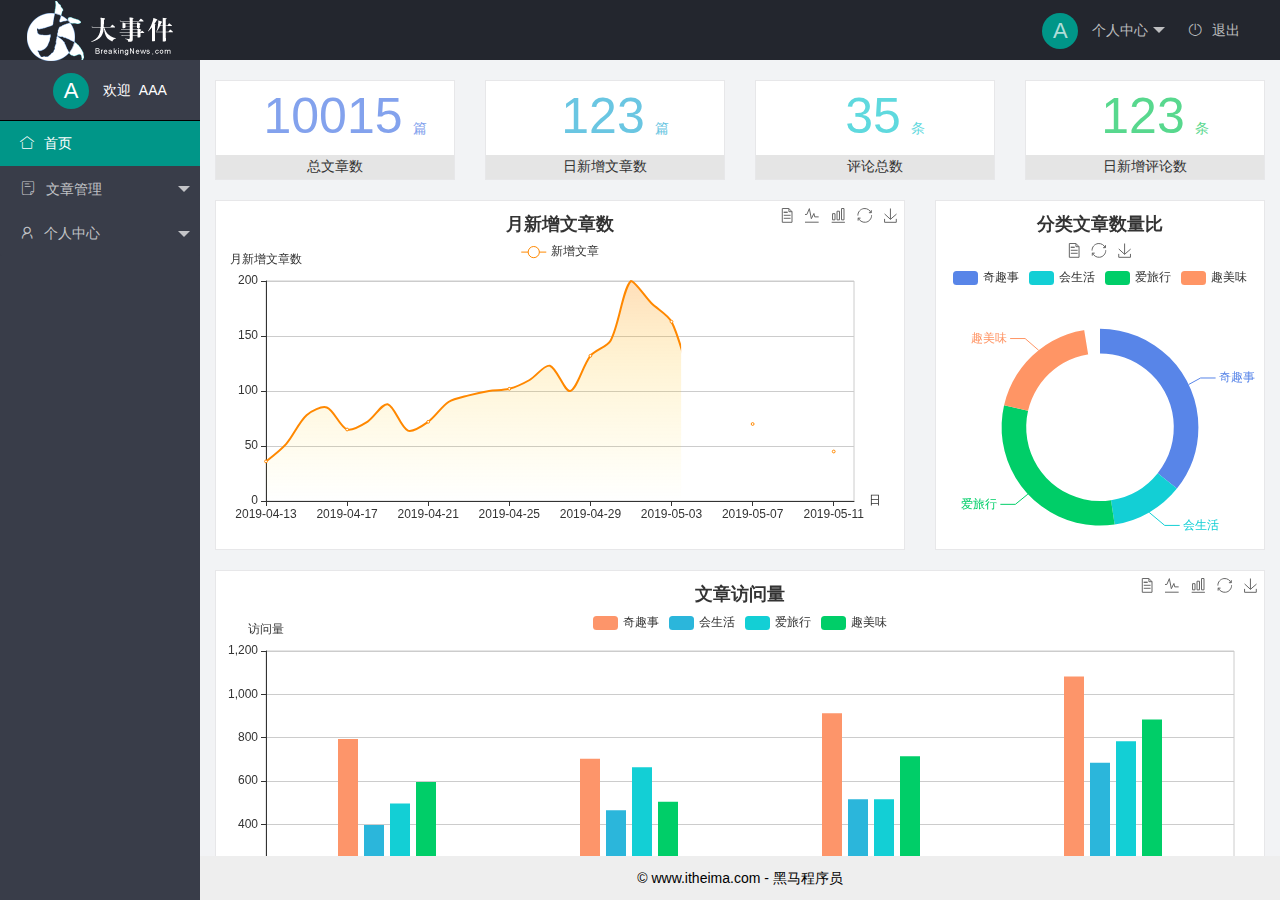
==== commit 1f9d7e09: "子页面切换已完成" ====
--- a/index.html
+++ b/index.html
@@ -61,17 +61,17 @@
                         </a>
                         <dl class="layui-nav-child ">
                             <dd>
-                                <a href="javascript:; ">
+                                <a href="./article/article_classify.html" target='main_iframe'>
                                     <i class="layui-icon layui-icon-app "></i> 文章类别
                                 </a>
                             </dd>
                             <dd>
-                                <a href="javascript:; ">
+                                <a href="./article/article_list.html" target='main_iframe'>
                                     <i class="layui-icon layui-icon-app "></i> 文章列表
                                 </a>
                             </dd>
                             <dd>
-                                <a href="javascript:; ">
+                                <a href="./article/article.release.html" target='main_iframe'>
                                     <i class="layui-icon layui-icon-app "></i> 发表文章
                                 </a>
                             </dd>
@@ -83,17 +83,17 @@
                         </a>
                         <dl class="layui-nav-child ">
                             <dd>
-                                <a href="javascript:; ">
+                                <a href="./user/user_info.html" target='main_iframe'>
                                     <i class="layui-icon layui-icon-app "></i> 基本资料
                                 </a>
                             </dd>
                             <dd>
-                                <a href="javascript:; ">
+                                <a href="./user/user_avatar.html" target='main_iframe'>
                                     <i class="layui-icon layui-icon-app "></i> 更换头像
                                 </a>
                             </dd>
                             <dd>
-                                <a href="javascript:; ">
+                                <a href="./user/user_pass.html" target='main_iframe'>
                                     <i class="layui-icon layui-icon-app "></i> 重置密码
                                 </a>
                             </dd>
@@ -105,7 +105,7 @@
 
         <div class="layui-body ">
             <!-- 内容主体区域 -->
-            <div style="padding: 15px; ">内容主体区域</div>
+            <iframe src="./home/dashboard.html" name='main_iframe' width="100%" height="100%" frameborder="0"></iframe>
         </div>
 
         <div class="layui-footer heimafooter ">
@@ -113,9 +113,11 @@
             © www.itheima.com - 黑马程序员
         </div>
     </div>
+
     <script src="./assets/lib/jquery.js "></script>
     <script src="./assets/lib/layui/layui.all.js "></script>
-    <script src="./assets/js/index.js "></script>
+    <script src="./assets/js/utils.js"></script>
+    <script src="./assets/js/index.js"></script>
 
 </body>
 
--- a/assets/css/index.css
+++ b/assets/css/index.css
@@ -40,4 +40,8 @@
 .layui-header .layui-nav .layui-nav-img,
 .userInfo .layui-nav-img {
     display: none;
+}
+
+.layui-body {
+    overflow: hidden;
 }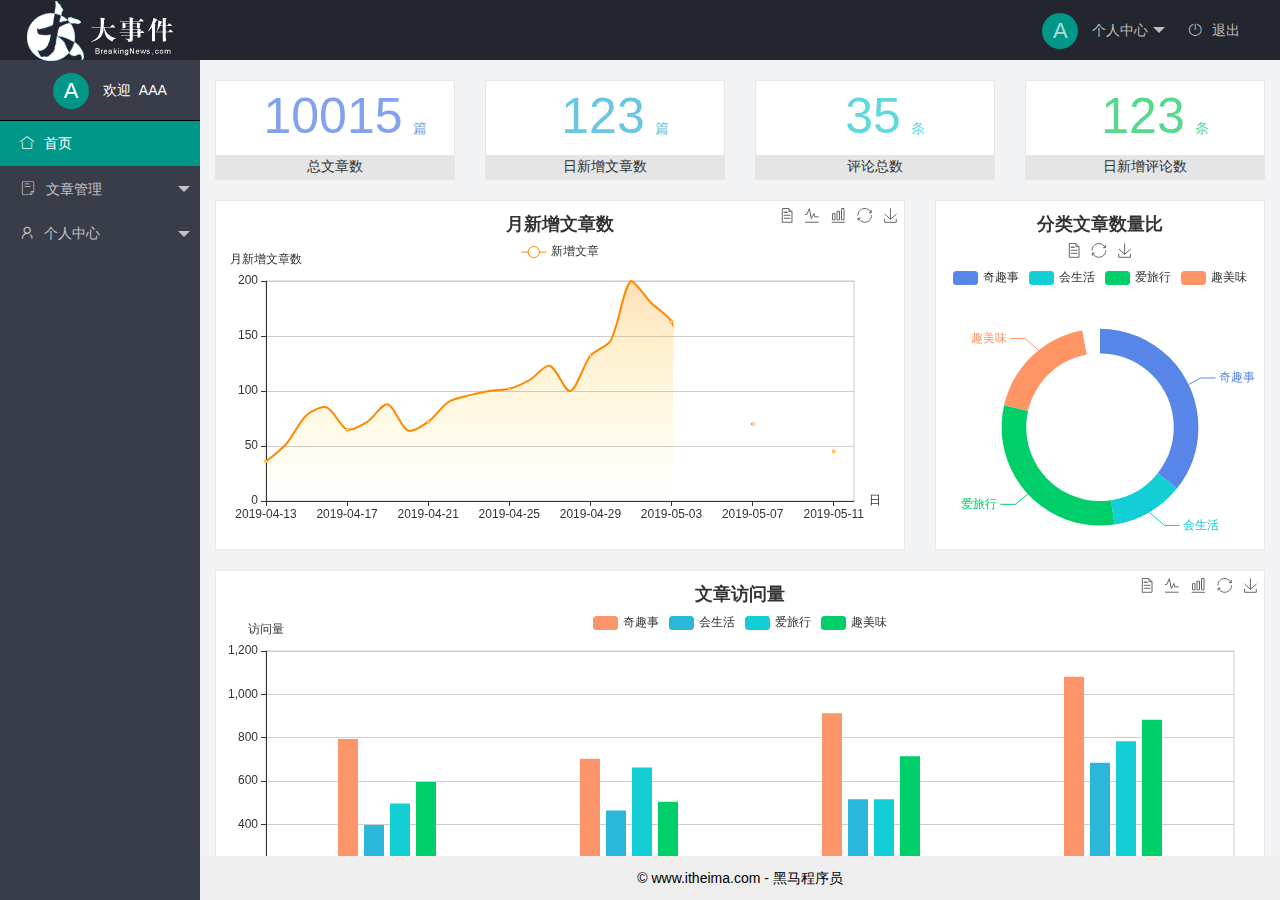
==== commit 1ee550db: "个人资料和重置密码完成，更换头像结构完成" ====
--- a/index.html
+++ b/index.html
@@ -30,7 +30,7 @@
                         <dd><a href="">重置密码</a></dd>
                     </dl>
                 </li>
-                <li class="layui-nav-item">
+                <li class="layui-nav-item logout">
                     <a href="javascript:;">
                         <i class="layui-icon layui-icon-logout"></i> 退出
                     </a>
--- a/assets/css/index.css
+++ b/assets/css/index.css
@@ -44,4 +44,5 @@
 
 .layui-body {
     overflow: hidden;
+    background-color: #ccc;
 }